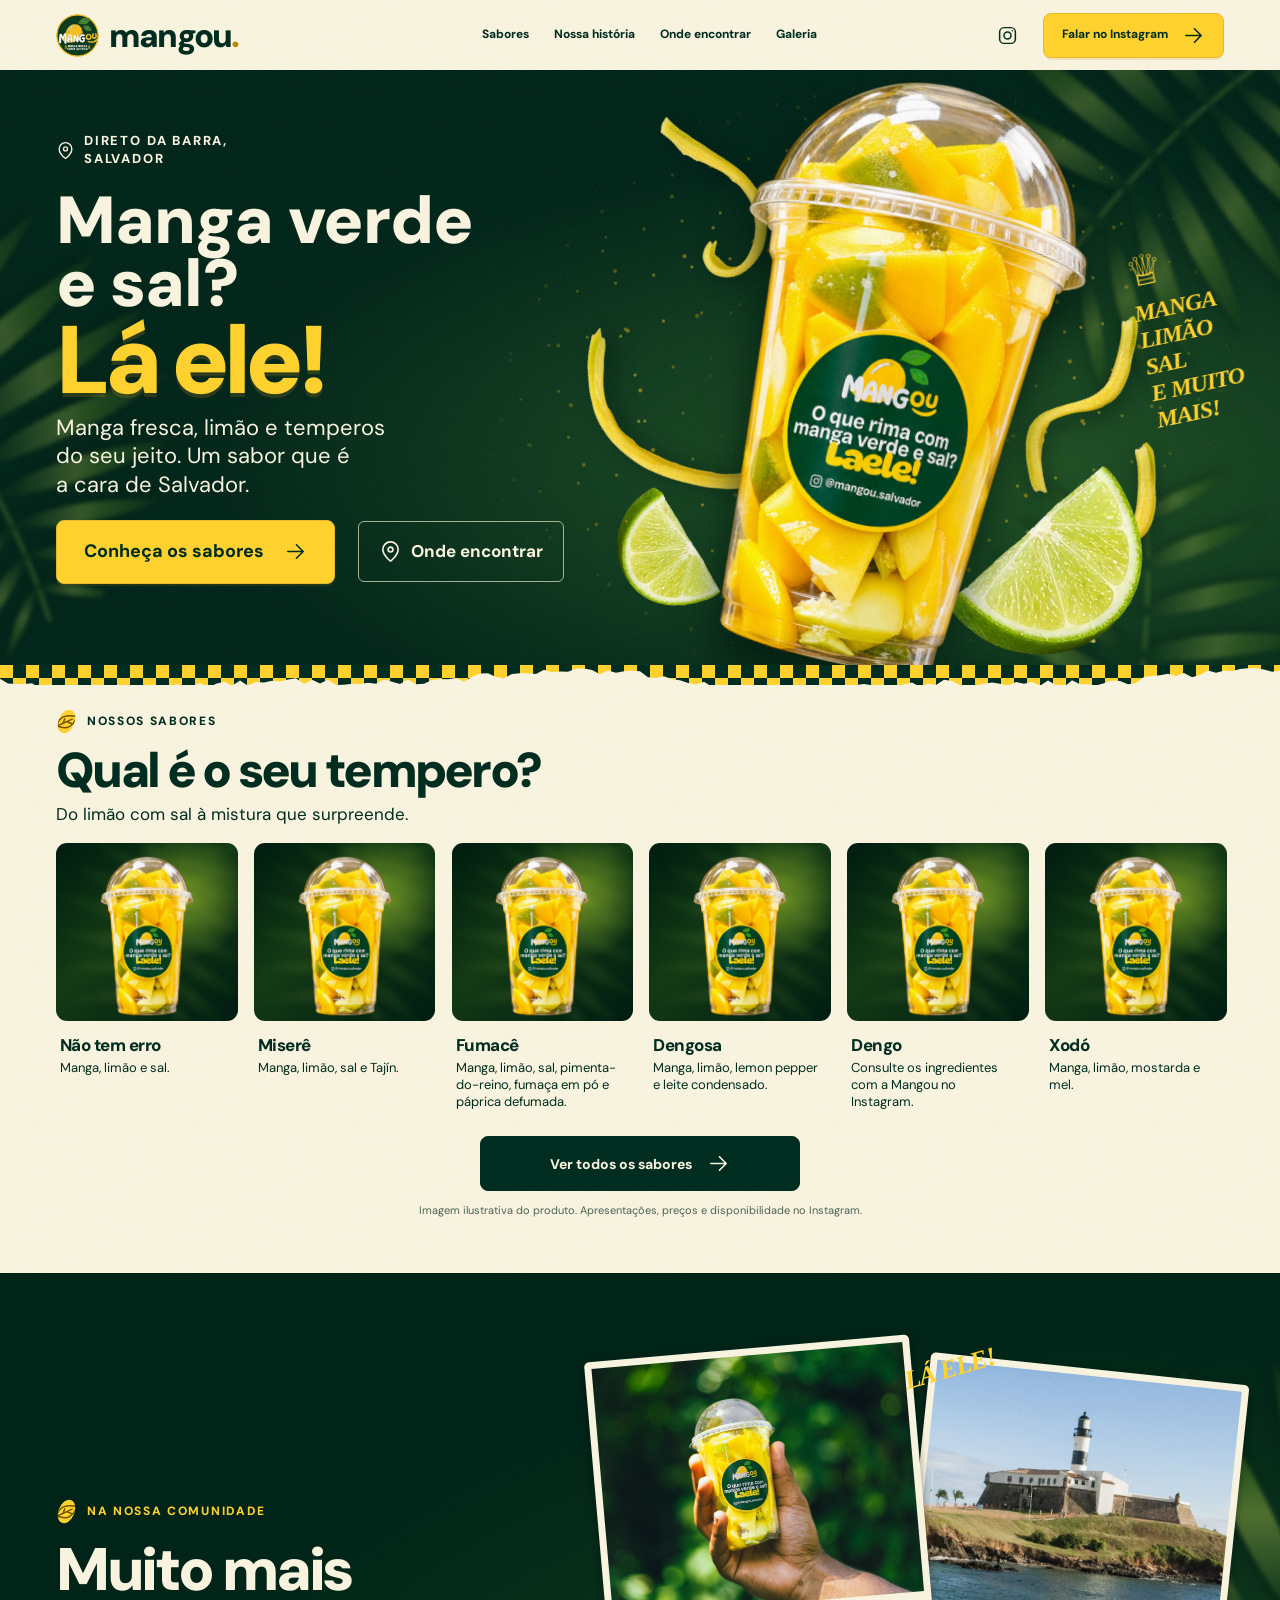
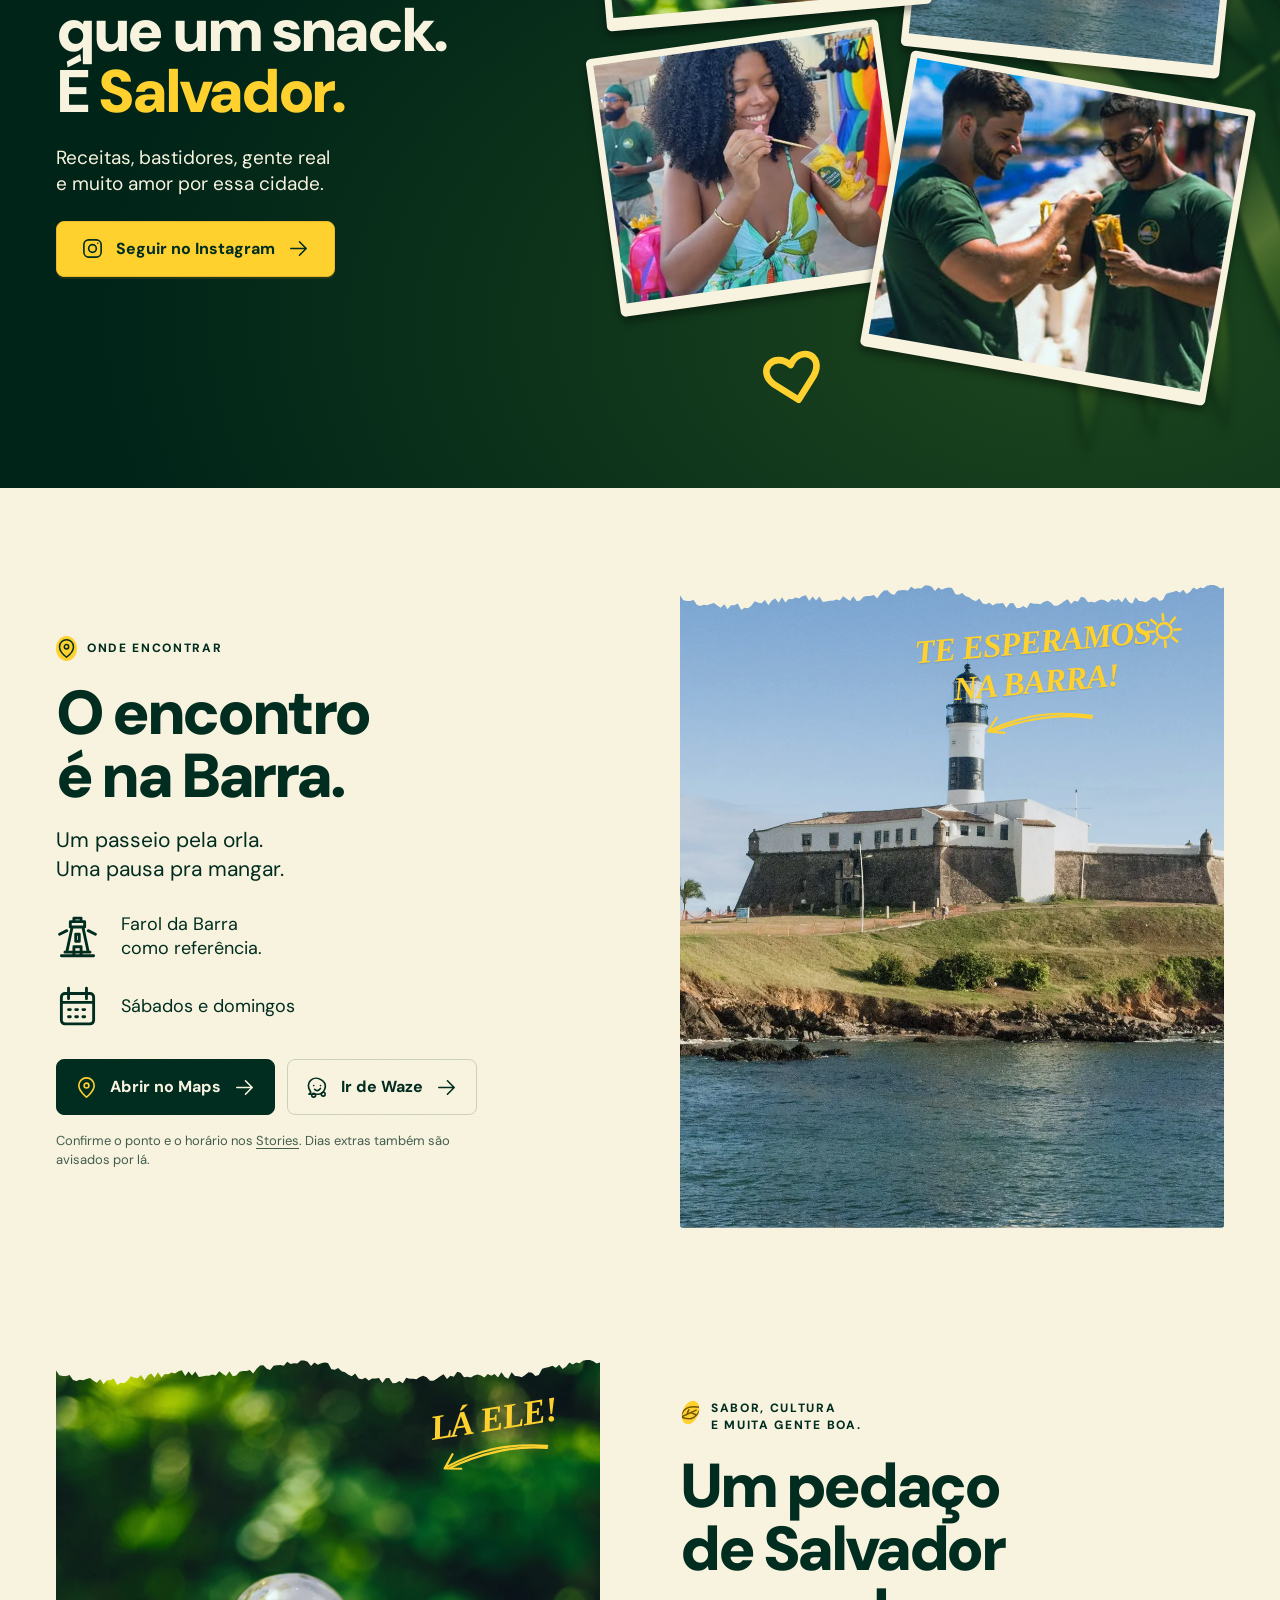
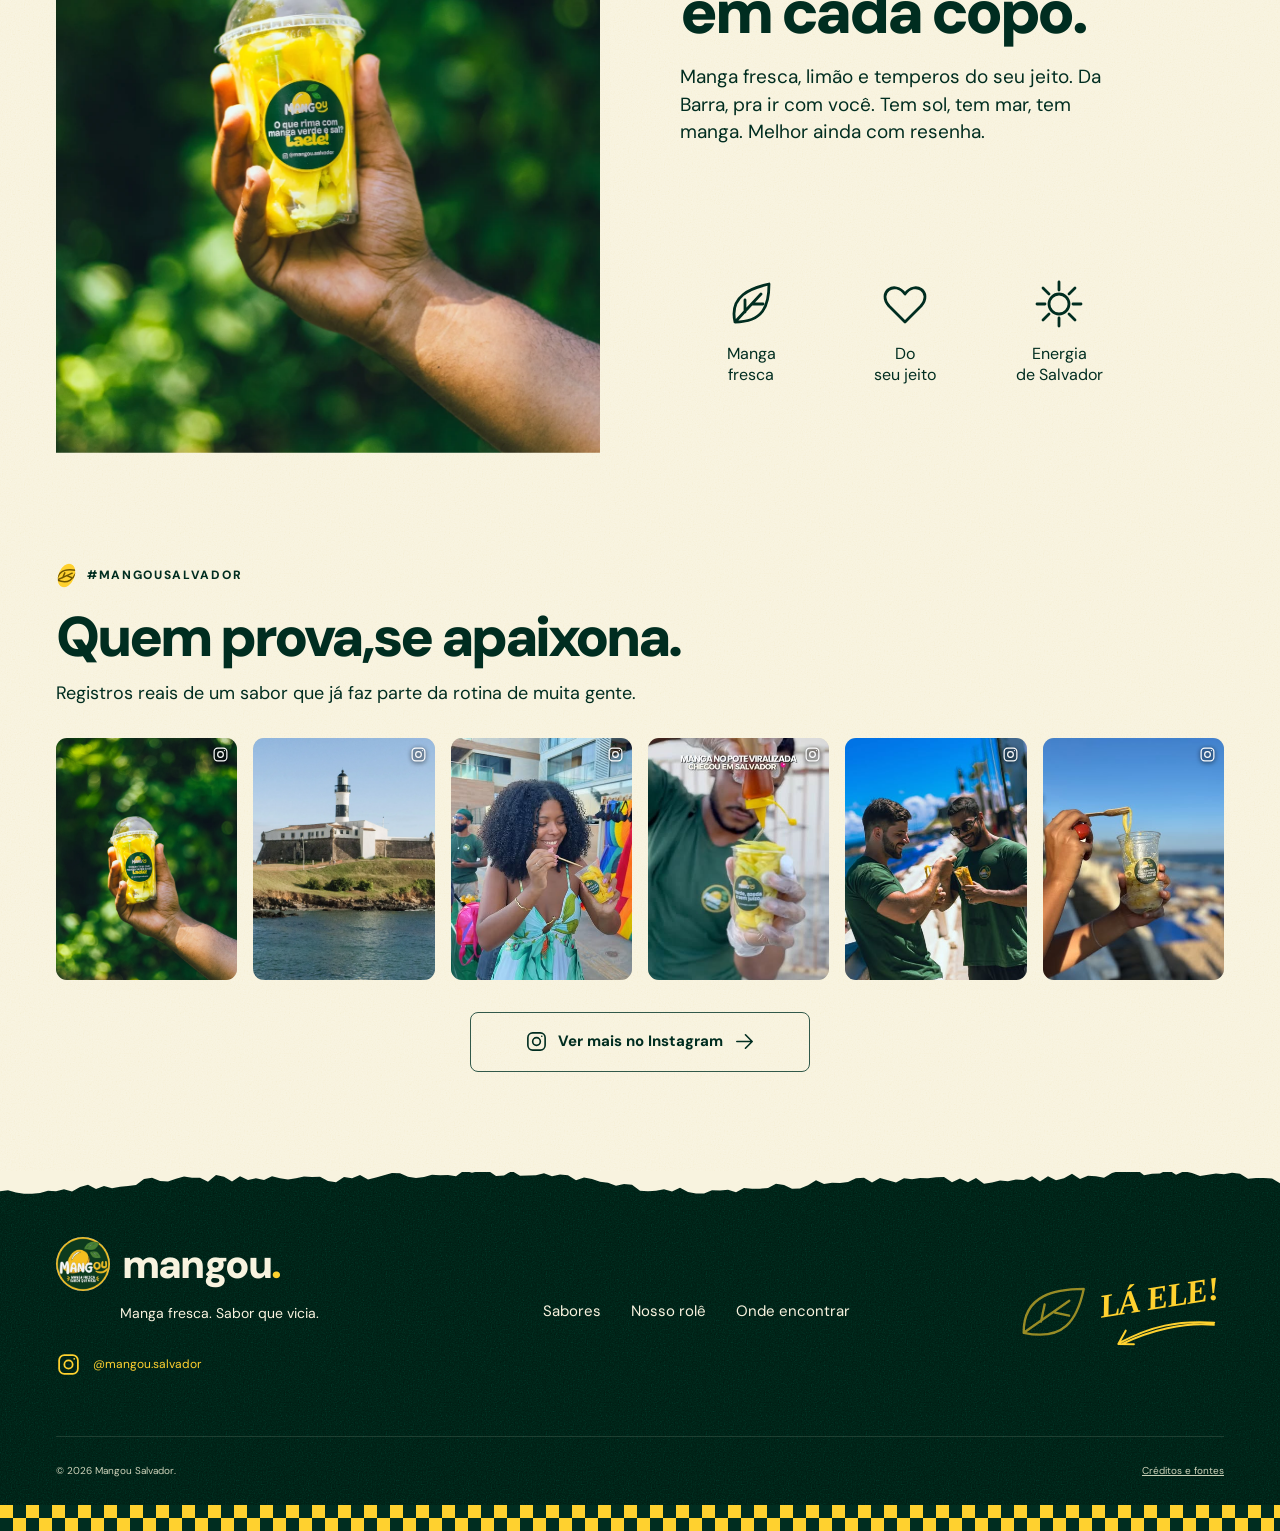
==== index.html @ 68992590 "Publish approved Mangou mockup landing page" ====
<!doctype html>
<html lang="pt-BR">
<head>
  <meta charset="utf-8">
  <meta name="viewport" content="width=device-width, initial-scale=1, viewport-fit=cover">
  <meta name="theme-color" content="#123c29">
  <meta name="description" content="Manga fresca, limão e tempero do seu jeito. Conheça os seis sabores da Mangou e encontre a gente na Barra, em Salvador.">
  <meta property="og:title" content="Manga verde e sal? Lá ele! — Mangou Salvador">
  <meta property="og:description" content="Manga fresca, limão e tempero do seu jeito. Da Barra para o seu rolê.">
  <meta property="og:type" content="website"><meta property="og:locale" content="pt_BR">
  <meta property="og:image" content="https://jobvictorfern-cmd.github.io/mangou-salvador-mockup/assets/manga.webp">
  <link rel="canonical" href="https://jobvictorfern-cmd.github.io/mangou-salvador-mockup/">
  <meta property="og:url" content="https://jobvictorfern-cmd.github.io/mangou-salvador-mockup/">
  <title>Mangou Salvador — Manga fresca, sabor que vicia</title>
  <link rel="icon" href="assets/favicon.png" type="image/png">
  <link rel="preload" href="assets/body-v2.woff2" as="font" type="font/woff2" crossorigin>
  <link rel="preload" href="assets/copo-parallax.png" as="image" fetchpriority="high">
  <link rel="stylesheet" href="styles.css?v=30">
  <script src="script.js?v=30" defer></script>
  <script src="hero-parallax.js?v=30" defer></script>
</head>
<body>
<svg class="svg-library" xmlns="http://www.w3.org/2000/svg" aria-hidden="true" width="0" height="0"><defs><symbol id="icon-arrow" viewBox="0 0 24 24"><path d="M4 12h15M13 5l7 7-7 7"/></symbol><symbol id="icon-pin" viewBox="0 0 24 24"><path d="M20 10c0 6-8 12-8 12S4 16 4 10a8 8 0 1 1 16 0Z"/><circle cx="12" cy="10" r="2.5"/></symbol><symbol id="icon-instagram" viewBox="0 0 24 24"><rect x="3" y="3" width="18" height="18" rx="5"/><circle cx="12" cy="12" r="4"/><path d="M17.5 6.5h.01"/></symbol><symbol id="icon-leaf" viewBox="0 0 24 24"><path d="M4 21C1 8 12 4 21 2c0 11-3 19-17 19Zm0 0L17 7M9 16V10m4 2h5"/></symbol><symbol id="icon-heart" viewBox="0 0 24 24"><path d="m12 21-8-8C-2 6 7 0 12 7 17 0 26 6 20 13Z"/></symbol><symbol id="icon-sun" viewBox="0 0 24 24"><circle cx="12" cy="12" r="5"/><path d="M12 1v4m0 14v4M1 12h4m14 0h4M4 4l3 3m10 10 3 3M4 20l3-3m10-10 3-3"/></symbol><symbol id="icon-calendar" viewBox="0 0 24 24"><rect x="3" y="5" width="18" height="17" rx="2"/><path d="M3 10h18M7 2v6M17 2v6M7 14h1m3 0h1m3 0h1M7 18h1m3 0h1m3 0h1"/></symbol><symbol id="icon-lighthouse" viewBox="0 0 24 24"><path d="M3 23h18M6 21l3-14h6l3 14M5 21h14M8 7h8V4H8ZM10 4V2h4v2M6 9l-4 2m16-2 4 2M11 11h2v4h-2Zm-1 7h4v5h-4Z"/></symbol><symbol id="icon-waze" viewBox="0 0 24 24"><path d="M5 17C-2 6 8-1 16 4c8 5 3 16-5 15H3l2-2Z"/><circle cx="8" cy="20" r="2"/><circle cx="18" cy="19" r="2"/><path d="M8 10h.1m7 0h.1M9 14q3 3 6-1"/></symbol></defs></svg>
<a class="skip-link" href="#principal">Pular para o conteúdo</a>
<header class="site-header">
<div class="container header-inner"><a class="brand" href="#inicio" aria-label="Mangou, início"><img src="assets/logo.webp" alt="" width="48" height="48" fetchpriority="high" decoding="async"><span>mangou<span class="brand-dot">.</span></span></a><button class="menu-toggle" type="button" aria-expanded="false" aria-controls="menu" aria-label="Abrir menu" hidden><span></span><span></span><span></span></button>
<nav class="site-nav" id="menu" aria-label="Navegação principal"><a href="#sabores">Sabores</a><a href="#historia">Nossa história</a><a href="#onde">Onde encontrar</a><a href="#galeria">Galeria</a><a class="nav-instagram" href="https://www.instagram.com/mangou.salvador/" target="_blank" rel="noopener noreferrer" aria-label="Instagram da Mangou"><svg class="icon " aria-hidden="true"><use href="#icon-instagram"/></svg></a><a class="button button-yellow button-small" href="https://www.instagram.com/mangou.salvador/" target="_blank" rel="noopener noreferrer">Falar no Instagram <svg class="icon " aria-hidden="true"><use href="#icon-arrow"/></svg></a></nav>
</div>
</header>
<main id="principal">
<section class="hero" id="inicio" aria-labelledby="hero-title">
<div class="foliage foliage-top" aria-hidden="true"></div>
<div class="foliage foliage-left" aria-hidden="true"></div>
<div class="foliage foliage-bottom" aria-hidden="true"></div>
<div class="container hero-layout">
<div class="hero-copy">
<p class="eyebrow"><svg class="icon mark" aria-hidden="true"><use href="#icon-pin"/></svg><span>Direto da Barra,<br>Salvador</span></p>
<h1 id="hero-title"><span class="hero-question">Manga verde<br>e sal?</span><span class="hero-answer">Lá ele!</span></h1>
<p class="hero-description">Manga fresca, limão e temperos<br class="desktop-break"> do seu jeito. Um sabor que é<br class="desktop-break"> a cara de Salvador.</p>
<div class="hero-actions"><a class="button button-yellow" href="#sabores">Conheça os sabores <svg class="icon " aria-hidden="true"><use href="#icon-arrow"/></svg></a><a class="button button-glass" href="#onde"><svg class="icon " aria-hidden="true"><use href="#icon-pin"/></svg>Onde encontrar</a></div>
</div>
<figure class="hero-product">
<div class="hero-product-motion" id="hero-cup"><img src="assets/copo-parallax.png" alt="Copo Mangou com manga fresca e rótulo original" width="1122" height="1402" fetchpriority="high" decoding="async"></div>
</figure>
<div class="mango-strips" aria-hidden="true"><i class="mango-strip strip-one"></i><i class="mango-strip strip-two"></i><i class="mango-strip strip-three"></i><i class="mango-strip strip-four"></i><i class="lime lime-one"></i><i class="lime lime-two"></i>
<div class="spice"></div>
</div>
<div class="hero-scribble" aria-hidden="true"><span class="crown">♕</span>Manga<br>limão<br>sal<br>e muito<br>mais!</div>
<button class="hero-sensor-toggle" type="button" aria-controls="hero-cup" hidden>Ativar movimento</button><span class="sensor-status" role="status" aria-live="polite"></span></div>
<a class="scroll-cue" href="#sabores" aria-label="Ir para os sabores">⌄</a>
<div class="checker" aria-hidden="true"></div>
</section>
<section class="flavors paper torn-top" id="sabores" aria-labelledby="flavors-title">
<div class="container section-inner">
<div class="section-intro reveal">
<p class="eyebrow"><svg class="icon mark" aria-hidden="true"><use href="#icon-leaf"/></svg><span>Nossos sabores</span></p>
<h2 id="flavors-title">Qual é o seu tempero?</h2>
<p>Do limão com sal à mistura que surpreende.<span class="mobile-copy"> Cada sabor tem um jeito único de fazer a manga brilhar.</span></p>
</div>
<div class="flavor-grid">
<article class="flavor reveal">
<div class="flavor-photo"><img src="assets/copo-parallax.png" alt="Imagem ilustrativa do copo Mangou; foto específica de Não tem erro ainda não disponível" width="1122" height="1402" loading="lazy" decoding="async"></div>
<h3>Não tem erro</h3>
<p>Manga, limão e sal.</p>
</article>
<article class="flavor reveal">
<div class="flavor-photo"><img src="assets/copo-parallax.png" alt="Imagem ilustrativa do copo Mangou; foto específica de Miserê ainda não disponível" width="1122" height="1402" loading="lazy" decoding="async"></div>
<h3>Miserê</h3>
<p>Manga, limão, sal e Tajín.</p>
</article>
<article class="flavor reveal">
<div class="flavor-photo"><img src="assets/copo-parallax.png" alt="Imagem ilustrativa do copo Mangou; foto específica de Fumacê ainda não disponível" width="1122" height="1402" loading="lazy" decoding="async"></div>
<h3>Fumacê</h3>
<p>Manga, limão, sal, pimenta-do-reino, fumaça em pó e páprica defumada.</p>
</article>
<article class="flavor reveal">
<div class="flavor-photo"><img src="assets/copo-parallax.png" alt="Imagem ilustrativa do copo Mangou; foto específica de Dengosa ainda não disponível" width="1122" height="1402" loading="lazy" decoding="async"></div>
<h3>Dengosa</h3>
<p>Manga, limão, lemon pepper e leite condensado.</p>
</article>
<article class="flavor reveal">
<div class="flavor-photo"><img src="assets/copo-parallax.png" alt="Imagem ilustrativa do copo Mangou; foto específica de Dengo ainda não disponível" width="1122" height="1402" loading="lazy" decoding="async"></div>
<h3>Dengo</h3>
<p>Consulte os ingredientes com a Mangou no Instagram.</p>
</article>
<article class="flavor reveal">
<div class="flavor-photo"><img src="assets/copo-parallax.png" alt="Imagem ilustrativa do copo Mangou; foto específica de Xodó ainda não disponível" width="1122" height="1402" loading="lazy" decoding="async"></div>
<h3>Xodó</h3>
<p>Manga, limão, mostarda e mel.</p>
</article>
</div>
<div class="flavors-bottom"><a class="button" href="https://www.instagram.com/mangou.salvador/" target="_blank" rel="noopener noreferrer">Ver todos os sabores <svg class="icon " aria-hidden="true"><use href="#icon-arrow"/></svg></a>
<p class="asset-note">Imagem ilustrativa do produto. Apresentações, preços e disponibilidade no Instagram.</p>
</div>
</div>
</section>
<section class="community" id="experiencia" aria-labelledby="community-title">
<div class="foliage community-frond" aria-hidden="true"></div>
<div class="container community-layout section-inner">
<div class="community-copy reveal">
<p class="eyebrow"><svg class="icon mark" aria-hidden="true"><use href="#icon-leaf"/></svg><span>Na nossa comunidade</span></p>
<h2 id="community-title">Muito mais<br>que um snack.<br>É <span>Salvador.</span></h2>
<p>Receitas, bastidores, gente real<br>e muito amor por essa cidade.</p>
<a class="button button-yellow" href="https://www.instagram.com/mangou.salvador/" target="_blank" rel="noopener noreferrer"><svg class="icon " aria-hidden="true"><use href="#icon-instagram"/></svg>Seguir no Instagram <svg class="icon " aria-hidden="true"><use href="#icon-arrow"/></svg></a></div>
<div class="community-collage reveal" aria-label="Registros reais da Mangou e da Barra"><a class="polaroid polaroid-1" href="https://www.instagram.com/mangou.salvador/" target="_blank" rel="noopener noreferrer" aria-label="Copo Mangou na mão, cercado pelo verde"><img src="assets/manga.webp" alt="Copo Mangou na mão, cercado pelo verde" width="1200" height="1600" loading="lazy" decoding="async"></a><a class="polaroid polaroid-2" href="https://www.instagram.com/mangou.salvador/" target="_blank" rel="noopener noreferrer" aria-label="Farol da Barra visto do mar"><img src="assets/farol-barra.webp" alt="Farol da Barra visto do mar" width="1920" height="1260" loading="lazy" decoding="async"></a><a class="polaroid polaroid-3" href="https://www.instagram.com/esthervasconcelos2001/reel/DdM_B7ihvQf/" target="_blank" rel="noopener noreferrer" aria-label="Esther experimentando Mangou em uma publicação colaborativa"><img src="assets/role-resenha.jpg" alt="Esther experimentando Mangou em uma publicação colaborativa" width="360" height="640" loading="lazy" decoding="async"></a><a class="polaroid polaroid-4" href="https://www.instagram.com/mangou.salvador/reel/Dcg7NSwpMDw/" target="_blank" rel="noopener noreferrer" aria-label="Mangou e resenha na orla da Barra"><img src="assets/role-barra.jpg" alt="Mangou e resenha na orla da Barra" width="360" height="640" loading="lazy" decoding="async"></a><span class="collage-annotation handwritten" aria-hidden="true">Lá ele!</span><svg class="icon collage-heart" aria-hidden="true"><use href="#icon-heart"/></svg></div>
</div>
</section>
<section class="location paper" id="onde" aria-labelledby="location-title">
<div class="container location-layout">
<div class="location-copy section-inner reveal">
<p class="eyebrow"><svg class="icon mark" aria-hidden="true"><use href="#icon-pin"/></svg><span>Onde encontrar</span></p>
<h2 id="location-title">O encontro<br>é na Barra.</h2>
<p class="location-description">Um passeio pela orla.<br>Uma pausa pra mangar.</p>
<div class="location-info">
<p><svg class="icon " aria-hidden="true"><use href="#icon-lighthouse"/></svg><span>Farol da Barra<br>como referência.</span></p>
<p><svg class="icon " aria-hidden="true"><use href="#icon-calendar"/></svg><span>Sábados e domingos</span></p>
</div>
<div class="location-actions"><a class="button" href="https://www.google.com/maps/dir/?api=1&amp;destination=Museu%20N%C3%A1utico%20da%20Bahia%2C%20Farol%20da%20Barra%2C%20Salvador%2C%20Bahia&amp;travelmode=driving" target="_blank" rel="noopener noreferrer"><svg class="icon " aria-hidden="true"><use href="#icon-pin"/></svg>Abrir no Maps <svg class="icon " aria-hidden="true"><use href="#icon-arrow"/></svg></a><a class="button button-outline" href="https://waze.com/ul?q=Museu%20N%C3%A1utico%20da%20Bahia%2C%20Farol%20da%20Barra%2C%20Salvador%2C%20Bahia&amp;navigate=yes" target="_blank" rel="noopener noreferrer"><svg class="icon " aria-hidden="true"><use href="#icon-waze"/></svg>Ir de Waze <svg class="icon " aria-hidden="true"><use href="#icon-arrow"/></svg></a></div>
<p class="location-note">Confirme o ponto e o horário nos <a class="" href="https://www.instagram.com/mangou.salvador/" target="_blank" rel="noopener noreferrer">Stories</a>. Dias extras também são avisados por lá.</p>
</div>
<figure class="location-photo torn-photo"><img src="assets/farol-barra.webp" alt="Farol da Barra, referência para encontrar a Mangou em Salvador" width="1920" height="1260" loading="lazy" decoding="async"><figcaption class="handwritten">Te esperamos<br>na Barra!<svg class="icon " aria-hidden="true"><use href="#icon-sun"/></svg><svg class="doodle-arrow" viewBox="0 0 160 42" aria-hidden="true"><path d="M154 19C100 7 60 9 8 27m13-17L7 28l23 4M12 29c45-14 98-18 141-7"/></svg></figcaption></figure>
</div>
</section>
<section class="story paper" id="historia" aria-labelledby="story-title">
<div class="container story-layout">
<div class="story-copy section-inner reveal">
<p class="eyebrow"><svg class="icon mark" aria-hidden="true"><use href="#icon-leaf"/></svg><span>Sabor, cultura<br>e muita gente boa.</span></p>
<h2 id="story-title">Um pedaço<br>de Salvador<br>em cada copo.</h2>
<p>Manga fresca, limão e temperos do seu jeito. Da Barra, pra ir com você. Tem sol, tem mar, tem manga. Melhor ainda com resenha.</p>
</div>
<figure class="story-photo torn-photo"><img src="assets/manga.webp" alt="Mão segurando o copo Mangou, com o rótulo original e manga fresca" width="1200" height="1600" loading="lazy" decoding="async"><figcaption class="handwritten" aria-hidden="true">Lá ele!<svg class="doodle-arrow" viewBox="0 0 160 42" aria-hidden="true"><path d="M154 19C100 7 60 9 8 27m13-17L7 28l23 4M12 29c45-14 98-18 141-7"/></svg></figcaption></figure>
<div class="story-values">
<div><svg class="icon " aria-hidden="true"><use href="#icon-leaf"/></svg><span>Manga<br>fresca</span></div>
<div><svg class="icon " aria-hidden="true"><use href="#icon-heart"/></svg><span>Do<br>seu jeito</span></div>
<div><svg class="icon " aria-hidden="true"><use href="#icon-sun"/></svg><span>Energia<br>de Salvador</span></div>
</div>
</div>
</section>
<section class="instagram paper" id="galeria" aria-labelledby="instagram-title">
<div class="container section-inner">
<div class="section-intro reveal">
<p class="eyebrow"><svg class="icon mark" aria-hidden="true"><use href="#icon-leaf"/></svg><span>#MangouSalvador</span></p>
<h2 id="instagram-title">Quem prova,<br>se apaixona.</h2>
<p>Registros reais de um sabor que<br class="mobile-copy"> já faz parte da rotina de muita gente.</p>
</div>
<div class="instagram-grid"><a class="instagram-photo reveal" href="https://www.instagram.com/mangou.salvador/" target="_blank" rel="noopener noreferrer" aria-label="Copo Mangou na mão, cercado pelo verde"><img src="assets/manga.webp" alt="Copo Mangou na mão, cercado pelo verde" width="1200" height="1600" loading="lazy" decoding="async"><svg class="icon " aria-hidden="true"><use href="#icon-instagram"/></svg></a><a class="instagram-photo reveal" href="https://www.instagram.com/mangou.salvador/" target="_blank" rel="noopener noreferrer" aria-label="Farol da Barra visto do mar"><img src="assets/farol-barra.webp" alt="Farol da Barra visto do mar" width="1920" height="1260" loading="lazy" decoding="async"><svg class="icon " aria-hidden="true"><use href="#icon-instagram"/></svg></a><a class="instagram-photo reveal" href="https://www.instagram.com/esthervasconcelos2001/reel/DdM_B7ihvQf/" target="_blank" rel="noopener noreferrer" aria-label="Esther experimentando Mangou em uma publicação colaborativa"><img src="assets/role-resenha.jpg" alt="Esther experimentando Mangou em uma publicação colaborativa" width="360" height="640" loading="lazy" decoding="async"><svg class="icon " aria-hidden="true"><use href="#icon-instagram"/></svg></a><a class="instagram-photo reveal" href="https://www.instagram.com/conhecendosalvador_/reel/Dct_3Nshrob/" target="_blank" rel="noopener noreferrer" aria-label="Preparo real do copo pela equipe Mangou"><img src="assets/role-preparo.jpg" alt="Preparo real do copo pela equipe Mangou" width="360" height="640" loading="lazy" decoding="async"><svg class="icon " aria-hidden="true"><use href="#icon-instagram"/></svg></a><a class="instagram-photo reveal" href="https://www.instagram.com/mangou.salvador/reel/Dcg7NSwpMDw/" target="_blank" rel="noopener noreferrer" aria-label="Mangou e resenha na orla da Barra"><img src="assets/role-barra.jpg" alt="Mangou e resenha na orla da Barra" width="360" height="640" loading="lazy" decoding="async"><svg class="icon " aria-hidden="true"><use href="#icon-instagram"/></svg></a><a class="instagram-photo reveal" href="https://www.instagram.com/conhecendosalvador_/reel/Dct_3Nshrob/" target="_blank" rel="noopener noreferrer" aria-label="Tiras de manga no garfo e o copo, com o mar ao fundo"><img src="assets/role-manga.jpg" alt="Tiras de manga no garfo e o copo, com o mar ao fundo" width="360" height="640" loading="lazy" decoding="async"><svg class="icon " aria-hidden="true"><use href="#icon-instagram"/></svg></a></div>
<a class="button button-outline instagram-button" href="https://www.instagram.com/mangou.salvador/" target="_blank" rel="noopener noreferrer"><svg class="icon " aria-hidden="true"><use href="#icon-instagram"/></svg>Ver mais no Instagram <svg class="icon " aria-hidden="true"><use href="#icon-arrow"/></svg></a></div>
</section>
</main>
<footer class="site-footer torn-top">
<div class="container footer-inner">
<div class="footer-brand"><a class="brand" href="#inicio" aria-label="Mangou, início"><img src="assets/logo.webp" alt="" width="48" height="48" fetchpriority="high" decoding="async"><span>mangou<span class="brand-dot">.</span></span></a>
<p>Manga fresca. Sabor que vicia.</p>
<a class="footer-social" href="https://www.instagram.com/mangou.salvador/" target="_blank" rel="noopener noreferrer" aria-label="Instagram da Mangou"><svg class="icon " aria-hidden="true"><use href="#icon-instagram"/></svg><span>@mangou.salvador</span></a></div>
<nav class="footer-nav" aria-label="Navegação do rodapé"><a href="#sabores">Sabores <span aria-hidden="true">→</span></a><a href="#experiencia">Nosso rolê <span aria-hidden="true">→</span></a><a href="#onde">Onde encontrar <span aria-hidden="true">→</span></a></nav>
<div class="footer-doodle" aria-hidden="true"><svg class="icon " aria-hidden="true"><use href="#icon-leaf"/></svg><span class="handwritten">Lá ele!<svg class="doodle-arrow" viewBox="0 0 160 42" aria-hidden="true"><path d="M154 19C100 7 60 9 8 27m13-17L7 28l23 4M12 29c45-14 98-18 141-7"/></svg></span></div>
<div class="footer-bottom"><span>© <span id="year">2026</span> Mangou Salvador.</span>
<details class="credits"><summary>Créditos e fontes</summary>
<p>Marca, produto e capas: <a class="" href="https://www.instagram.com/mangou.salvador/" target="_blank" rel="noopener noreferrer">Mangou e publicações colaborativas</a>. Cada foto de publicação leva ao Reel original. Farol: <a class="" href="https://commons.wikimedia.org/wiki/File:Farol_da_Barra_-_Salvador_-_Bahia_-_Brasil.jpg" target="_blank" rel="noopener noreferrer">Emerson Monteiro / Wikimedia Commons</a>, <a class="" href="https://creativecommons.org/licenses/by-sa/4.0/" target="_blank" rel="noopener noreferrer">CC BY-SA 4.0</a>. Fonte local: DM Sans. Fotografias ilustrativas do produto nos sabores; fotos individuais ainda não disponíveis.</p>
</details>
</div>
</div>
<div class="checker" aria-hidden="true"></div>
</footer>
</body></html>
---- styles.css ----
@font-face{font-family:Body;src:url('assets/body-v2.woff2') format('woff2');font-weight:100 900;font-display:swap}
:root{--green:#002d20;--deep:#002418;--yellow:#ffd12f;--paper:#f8f3df;--gutter:26px;--tear:polygon(0.000% 17.65px,0.625% 22.41px,1.250% 23.10px,1.875% 23.04px,2.500% 22.20px,3.125% 27.17px,3.750% 28.14px,4.375% 26.85px,5.000% 27.49px,5.625% 26.20px,6.250% 25.06px,6.875% 28.01px,7.500% 29.78px,8.125% 26.32px,8.750% 31.44px,9.375% 27.45px,10.000% 27.29px,10.625% 25.70px,11.250% 32.05px,11.875% 29.82px,12.500% 30.30px,13.125% 27.96px,13.750% 23.32px,14.375% 24.79px,15.000% 25.37px,15.625% 22.09px,16.250% 27.35px,16.875% 22.69px,17.500% 20.65px,18.125% 24.79px,18.750% 19.49px,19.375% 24.71px,20.000% 21.04px,20.625% 21.45px,21.250% 19.76px,21.875% 20.59px,22.500% 18.40px,23.125% 17.30px,23.750% 23.09px,24.375% 18.71px,25.000% 22.59px,25.625% 18.67px,26.250% 24.09px,26.875% 23.66px,27.500% 22.78px,28.125% 22.90px,28.750% 21.67px,29.375% 22.72px,30.000% 18.42px,30.625% 20.81px,31.250% 23.11px,31.875% 18.51px,32.500% 23.28px,33.125% 22.68px,33.750% 18.91px,34.375% 18.12px,35.000% 18.18px,35.625% 17.12px,36.250% 20.75px,36.875% 15.81px,37.500% 12.58px,38.125% 12.33px,38.750% 15.97px,39.375% 17.18px,40.000% 13.01px,40.625% 12.32px,41.250% 12.13px,41.875% 12.96px,42.500% 8.81px,43.125% 11.13px,43.750% 10.47px,44.375% 10.74px,45.000% 7.56px,45.625% 7.52px,46.250% 8.92px,46.875% 13.23px,47.500% 9.55px,48.125% 11.80px,48.750% 10.36px,49.375% 9.64px,50.000% 10.16px,50.625% 16.27px,51.250% 16.95px,51.875% 15.13px,52.500% 18.32px,53.125% 19.33px,53.750% 21.97px,54.375% 23.45px,55.000% 20.64px,55.625% 25.73px,56.250% 26.51px,56.875% 24.82px,57.500% 27.70px,58.125% 25.71px,58.750% 25.57px,59.375% 25.24px,60.000% 30.11px,60.625% 25.47px,61.250% 25.08px,61.875% 30.39px,62.500% 30.22px,63.125% 28.14px,63.750% 30.48px,64.375% 24.77px,65.000% 25.93px,65.625% 25.80px,66.250% 26.31px,66.875% 24.12px,67.500% 22.95px,68.125% 24.35px,68.750% 27.79px,69.375% 27.90px,70.000% 25.78px,70.625% 23.48px,71.250% 21.50px,71.875% 26.10px,72.500% 22.77px,73.125% 23.94px,73.750% 18.85px,74.375% 20.00px,75.000% 24.30px,75.625% 23.97px,76.250% 24.58px,76.875% 22.68px,77.500% 21.54px,78.125% 22.74px,78.750% 24.75px,79.375% 21.09px,80.000% 22.81px,80.625% 21.12px,81.250% 24.65px,81.875% 19.40px,82.500% 24.13px,83.125% 25.97px,83.750% 19.35px,84.375% 23.17px,85.000% 23.28px,85.625% 24.42px,86.250% 22.15px,86.875% 19.39px,87.500% 19.89px,88.125% 23.16px,88.750% 22.12px,89.375% 15.99px,90.000% 14.95px,90.625% 14.15px,91.250% 12.84px,91.875% 14.96px,92.500% 11.99px,93.125% 16.26px,93.750% 13.99px,94.375% 9.55px,95.000% 11.76px,95.625% 9.65px,96.250% 10.31px,96.875% 7.96px,97.500% 7.26px,98.125% 7.16px,98.750% 8.41px,99.375% 10.75px,100.000% 9.76px,100% 100%,0 100%)}
*{box-sizing:border-box}
html{scroll-behavior:smooth;scroll-padding-top:82px}
body{margin:0;color:var(--green);background:var(--paper);font:16px/1.45 Body,Arial,sans-serif;-webkit-font-smoothing:antialiased}
a{color:inherit;text-decoration:none}
button,a{touch-action:manipulation;-webkit-tap-highlight-color:transparent}
button{font:inherit;color:inherit;cursor:pointer}
a:focus-visible,button:focus-visible,summary:focus-visible{outline:3px solid #a26b00;outline-offset:5px}
[hidden]{display:none!important}
img{display:block;max-width:100%}
figure,p,h1,h2,h3{margin:0}
.svg-library{position:absolute;overflow:hidden;pointer-events:none}
.container{width:min(1188px,calc(100% - var(--gutter)*2));margin-inline:auto}
.icon{display:inline-block;flex-shrink:0;width:24px;height:24px;fill:none;stroke:currentColor;stroke-width:1.7;stroke-linecap:round;stroke-linejoin:round;vertical-align:middle}
::selection{background:var(--yellow);color:var(--green)}
.skip-link{position:fixed;z-index:100;top:-100px;left:12px;padding:12px;background:var(--yellow)}
.skip-link:focus{top:10px}
.paper,.site-header{background:var(--paper) url('assets/papel-grain.svg') 0 0/160px 160px;background-blend-mode:soft-light}
.section-inner{padding-block:48px 50px}
.eyebrow{display:flex;align-items:center;gap:10px;margin-bottom:20px;font-size:12px;font-weight:800;line-height:1.4;letter-spacing:.14em;text-transform:uppercase}
.eyebrow .icon{width:21px;height:25px}
.eyebrow .mark{color:#6f5500;background:var(--yellow);clip-path:ellipse(38% 49% at 50% 50%);transform:rotate(23deg)}
.location .eyebrow .mark{color:var(--green);border-radius:50%;clip-path:none;transform:none}
.section-intro>p:last-child{margin-top:16px;font-size:17px;line-height:1.45}
h2{font:900 clamp(38px,12.3vw,52px)/1.02 Body,Arial,sans-serif;letter-spacing:-.055em}
.button{display:inline-flex;align-items:center;justify-content:center;gap:15px;min-height:56px;padding:15px 20px;border:1.5px solid var(--green);border-radius:8px;background:var(--green);color:var(--paper);font-size:16px;font-weight:750;line-height:1.15;transition:transform .2s,background .2s,box-shadow .2s}
.button .icon{width:23px;height:23px}
.button-yellow{color:var(--green);background:var(--yellow);border-color:#e9b82a;box-shadow:0 2px 0 #bc8e1926}
.button-outline{color:var(--green);background:transparent;border-color:#31594a}
.button-glass{color:var(--paper);background:#002d2033;border-color:#e7e6c7b3}
.handwritten{font-family:'Segoe Print','Comic Sans MS',cursive;font-size:27px;font-weight:800;font-style:italic;line-height:1.2;letter-spacing:-1px;text-transform:uppercase}
.doodle-arrow{display:block;width:145px;height:40px;fill:none;stroke:currentColor;stroke-width:3;stroke-linecap:round;stroke-linejoin:round}
.torn-top{position:relative}
.torn-top:before{position:absolute;content:'';height:26px;inset:-24px 0 auto;background:var(--paper);clip-path:var(--tear);pointer-events:none}
/* Cream header and accessible mobile disclosure. */
.site-header{position:sticky;z-index:40;top:0;box-shadow:0 1px 0 #002d2012}
.header-inner{display:flex;align-items:center;justify-content:space-between;min-height:68px;gap:15px}
.brand{display:inline-flex;align-items:center;gap:10px;min-height:48px}
.brand img{width:40px;height:40px;border-radius:50%}
.brand>span{font:900 31px/1 Body,Arial,sans-serif;letter-spacing:-1.8px}
.brand-dot{color:#b58a00}
.menu-toggle{display:flex;flex-direction:column;justify-content:center;gap:5px;align-items:center;width:44px;height:44px;margin-right:-9px;padding:9px;border:0;background:transparent}
.menu-toggle span{width:25px;height:2.5px;background:var(--green);transition:transform .2s,opacity .2s}
.menu-toggle[aria-expanded=true] span:first-child{transform:translateY(7.5px) rotate(45deg)}
.menu-toggle[aria-expanded=true] span:nth-child(2){opacity:0}
.menu-toggle[aria-expanded=true] span:last-child{transform:translateY(-7.5px) rotate(-45deg)}
.site-nav{display:flex;flex-direction:column;gap:5px;padding-block:16px}
.site-nav>a{display:flex;align-items:center;min-height:44px;font-size:15px;font-weight:750}
.js .site-nav{display:none;position:absolute;top:100%;left:0;right:0;padding:20px var(--gutter);background:var(--paper);box-shadow:0 14px 18px #00241825}
.js .site-nav.is-open{display:flex}
.site-nav .nav-instagram{display:none}
html:not(.js) .header-inner{flex-wrap:wrap}
html:not(.js) .site-nav{width:100%}
/* Independent original cup, fruit sprites, and code-native foliage. */
.hero{position:relative;isolation:isolate;overflow:clip;color:var(--paper);background:radial-gradient(ellipse at 75% 64%,#225424 0,transparent 55%),var(--deep)}
.hero:before{position:absolute;content:'';inset:0;background:url('assets/papel-grain.svg') 0 0/160px;opacity:.13;pointer-events:none}
.hero-layout{position:relative;height:1210px;padding-top:48px}
.hero-copy{position:relative;z-index:5;max-width:340px}
.hero .eyebrow{gap:9px;margin-bottom:18px;font-size:12px;letter-spacing:.14em}
.hero .eyebrow .icon{width:19px;height:25px;background:none;clip-path:none;color:var(--paper);transform:none}
.hero h1{font:900 1em/.94 Body,Arial,sans-serif;letter-spacing:-.055em}
.hero-question{display:block;font-size:clamp(41px,13.3vw,58px)}
.hero-answer{display:block;margin-top:5px;color:var(--yellow);font-size:clamp(70px,21.5vw,92px);letter-spacing:-.065em;text-shadow:0 4px 0 #c38d1c35}
.hero-description{max-width:310px;margin-top:8px;font-size:18px;line-height:1.3}
.hero-actions{display:flex;flex-direction:column;align-items:flex-start;gap:8px;margin-top:23px}
.hero-actions .button-yellow{padding-inline:19px;gap:20px;font-size:17px;min-height:61px}
.hero-actions .button-glass{min-height:46px;padding:8px 0;border:0;border-bottom:1px solid #ffffffb0;border-radius:0;gap:9px;font-size:16px;background:transparent}
.hero-product{position:absolute;z-index:3;top:442px;right:-43px;width:400px;height:680px;margin:0;pointer-events:none;perspective:1100px}
.hero-product-motion{width:100%;height:100%;transform:translate3d(var(--parallax-x,0px),calc(var(--parallax-y,0px) + var(--scroll-cup,0px)),0) rotateX(var(--parallax-rx,0deg)) rotateY(var(--parallax-ry,0deg));transform-origin:50% 50%}
.hero-product img{width:100%;height:100%;max-width:none;object-fit:contain;transform:rotate(13deg) scale(1.15);filter:drop-shadow(0 25px 22px #00160dc0)}
.mango-strips{position:absolute;z-index:2;inset:0;pointer-events:none;transform:translate3d(calc(var(--parallax-x,0px) * -.6),calc(var(--parallax-y,0px) * -.6 + var(--scroll-strips,0px)),0)}
.mango-strip{position:absolute;width:130px;height:255px;background:url('assets/fios-manga.png') 0 0/300% 100% no-repeat;filter:drop-shadow(5px 8px 10px #00150e70)}
.strip-one{top:254px;right:-70px;transform:rotate(-20deg);background-position:100% 0}
.strip-two{top:710px;left:-91px;transform:rotate(-38deg);background-position:0 0}
.strip-three{bottom:-5px;left:-12px;width:150px;height:330px;transform:rotate(-25deg);background-position:50% 0}
.strip-four{top:525px;right:-85px;width:110px;height:200px;transform:rotate(65deg);background-position:50% 0}
.lime{position:absolute;width:180px;height:153px;background:url('assets/cup-assembly-atlas.webp') 84.4% 89.8%/380% 448% no-repeat}
.lime-one{bottom:28px;right:-35px;width:210px;height:179px;transform:rotate(-16deg)}
.lime-two{bottom:80px;left:-50px;width:130px;height:110px;transform:rotate(100deg)}
.spice{position:absolute;inset:470px -15px 0;background-image:radial-gradient(circle,#f7c529 1px,transparent 2px),radial-gradient(circle,#efb317 1.5px,transparent 2.5px),radial-gradient(circle,#f5ca3b 1px,transparent 2px);background-size:39px 47px,71px 61px,113px 87px;transform:rotate(-12deg);mask-image:radial-gradient(ellipse,transparent 25%,#0009 40%,transparent 70%);opacity:.8}
.foliage{position:absolute;z-index:1;width:400px;height:430px;background:url('assets/palm-frond.svg') center/contain no-repeat;pointer-events:none;filter:blur(2px) drop-shadow(0 6px 6px #00160d80);opacity:.55}
.foliage-top{top:-135px;right:-180px;transform:rotate(38deg)}
.foliage-left{top:580px;left:-310px;transform:rotate(130deg)}
.foliage-bottom{bottom:-180px;right:-230px;transform:rotate(175deg)}
.hero-scribble{display:none}
.hero-sensor-toggle{position:absolute;z-index:6;right:0;bottom:44px;min-height:44px;padding:8px 12px;border:1px solid #fcf8e980;border-radius:6px;background:var(--green);color:var(--paper);font-size:11px;font-weight:650}
.hero-sensor-toggle:disabled{opacity:.7}
.sensor-status{position:absolute;width:1px;height:1px;overflow:hidden;clip-path:inset(50%);white-space:nowrap}
.checker{height:22px;background-color:var(--yellow);background-image:repeating-conic-gradient(var(--green) 0 25%,transparent 0 50%);background-size:22px 22px}
.hero>.checker{position:relative;z-index:5}
.scroll-cue{position:absolute;z-index:6;bottom:75px;left:calc(50% - 22px);display:grid;place-items:center;width:44px;height:44px;border:1px solid #faf4d436;border-radius:50%;background:#002d2099;font-size:25px}
/* The same original product remains honest; individual flavor photos are missing. */
.flavors{z-index:7}
.flavors .section-inner{padding-top:22px}
.flavors .section-intro .eyebrow{margin-bottom:17px}
.flavor-grid{display:grid;grid-template-columns:repeat(2,minmax(0,1fr));gap:23px 16px;margin:26px -10px 0}
.flavor{min-width:0}
.flavor-photo{aspect-ratio:1.02;height:auto;overflow:hidden;border-radius:12px;background:radial-gradient(ellipse at 70% 30%,#799d25,transparent 36%),linear-gradient(140deg,#001c10,#143a15 45%,#001c12);position:relative}
.flavor-photo:before{content:'';position:absolute;inset:0;background:url('assets/palm-frond.svg') 50% -30px/240px;opacity:.18;filter:blur(3px)}
.flavor-photo img{position:relative;width:100%;height:100%;object-fit:contain;padding:8px 2px 0}
.flavor h3{font-size:18px;font-weight:800;line-height:1.2;margin:13px 4px 4px;letter-spacing:-.03em}
.flavor>p{font-size:15px;line-height:1.27;margin-inline:4px}
.flavors-bottom{margin-top:34px;text-align:center}
.flavors-bottom .button{width:100%;font-size:15px}
.asset-note{max-width:420px;margin:12px auto 0;font-size:11px;line-height:1.4;color:#4c6256}
.community{position:relative;overflow:clip;color:var(--paper);background:radial-gradient(ellipse at 85% 80%,#1d461e,transparent 65%),var(--deep)}
.community-layout{padding-top:44px;padding-bottom:48px}
.community-copy{position:relative;z-index:2}
.community .eyebrow{color:var(--yellow);font-size:11px;margin-bottom:15px}
.community h2{font-size:clamp(38px,12.3vw,52px)}
.community h2 span{color:var(--yellow)}
.community-copy>p:not(.eyebrow){margin-top:22px;font-size:18px;line-height:1.4}
.community-copy .button{margin-top:23px;font-size:16px;gap:12px;padding-inline:15px}
.community-frond{width:450px;height:580px;right:-205px;top:200px;transform:rotate(40deg);opacity:.8}
.community-collage{position:relative;height:720px;margin-top:72px;z-index:2}
.polaroid{position:absolute;display:block;padding:7px 7px 13px;border-radius:5px;background:var(--paper);box-shadow:0 5px 9px #0006;transition:transform .25s}
.polaroid img{width:100%;height:100%;object-fit:cover}
.polaroid-1{z-index:2;left:-14px;top:0;width:53%;height:270px;transform:rotate(-5deg)}
.polaroid-1 img{object-position:50% 56%}
.polaroid-2{z-index:1;right:-11px;top:33px;width:52%;height:300px;transform:rotate(6deg)}
.polaroid-2 img{object-position:40% 50%}
.polaroid-3{left:-7px;top:289px;width:48%;height:270px;transform:rotate(-8deg)}
.polaroid-4{z-index:3;right:-9px;top:375px;width:57%;height:310px;transform:rotate(10deg)}
.collage-annotation{position:absolute;z-index:4;right:37%;top:5px;color:var(--yellow);font-size:26px;transform:rotate(-16deg)}
.collage-heart{position:absolute;z-index:4;left:23%;bottom:36px;color:var(--yellow);width:61px;height:61px;transform:rotate(-13deg);stroke-width:2.6}
.location{overflow:clip}
.location-copy.section-inner{padding-top:55px;padding-bottom:24px}
.location-description{margin-top:19px;font-size:20px;line-height:1.35}
.location-info{display:grid;gap:25px;margin-top:31px}
.location-info>p{display:flex;align-items:center;gap:22px;font-size:17px;line-height:1.35}
.location-info .icon{width:43px;height:50px;stroke-width:1.6}
.location-actions{display:flex;flex-wrap:wrap;gap:12px;margin-top:31px}
.location-actions .button{width:100%;min-height:65px;font-size:19px}
.location-actions .button:first-child>.icon:first-child{color:var(--yellow)}
.location-actions .button-outline{width:auto;min-width:75%;border-color:#cbd0bb;min-height:60px}
.location-note{font-size:12px;line-height:1.45;max-width:330px;margin-top:17px;color:#425d4e}
.location-note a{text-decoration:underline;text-underline-offset:3px}
.location-photo{position:relative;height:380px;width:calc(100% + var(--gutter)*2);margin-inline:calc(-1*var(--gutter));overflow:hidden}
.torn-photo{clip-path:var(--tear)}
.location-photo img{width:100%;height:100%;object-fit:cover;object-position:49% 50%}
.location-photo:after{content:'';position:absolute;inset:0;background:linear-gradient(#00458b30,transparent 60%);pointer-events:none}
.location-photo figcaption{position:absolute;z-index:1;top:30px;right:25px;color:var(--yellow);text-align:center;transform:rotate(-5deg);text-shadow:0 1px 1px #132f3026}
.location-photo figcaption>.icon{position:absolute;right:-6px;top:1px;transform:translateX(70%);width:36px;height:36px}
.location-photo .doodle-arrow{width:140px;height:30px;margin:5px auto}
.story-copy.section-inner{padding-top:47px;padding-bottom:22px}
.story-copy .eyebrow{align-items:flex-start;font-size:11px}
.story-copy>p:not(.eyebrow){margin-top:20px;font-size:17px;line-height:1.45;max-width:420px}
.story-copy>p+p:not(.eyebrow){margin-top:12px}
.story-photo{position:relative;isolation:isolate;width:calc(100% + var(--gutter)*2);height:460px;margin-inline:calc(-1*var(--gutter));overflow:hidden}
.story-photo img{width:100%;height:100%;object-fit:cover;object-position:50% 58%}
.story-photo figcaption{position:absolute;right:29px;top:40px;color:var(--yellow);transform:rotate(-9deg);font-size:32px}
.story-photo .doodle-arrow{width:120px;height:30px}
.story-values{position:relative;display:flex;justify-content:space-between;gap:12px;text-align:center;padding:41px 0 46px}
.story-values:before{content:'';position:absolute;z-index:1;inset:-23px calc(-1*var(--gutter)) auto;height:25px;background:var(--paper);clip-path:var(--tear)}
.story-values>div{flex:1;font-size:15px;line-height:1.3}
.story-values .icon{display:block;width:48px;height:48px;margin:0 auto 16px;stroke-width:1.4}
.instagram .section-inner{padding-top:38px;padding-bottom:70px}
.instagram .section-intro h2{font-size:clamp(38px,12.3vw,52px)}
.instagram-grid{display:grid;grid-template-columns:repeat(2,minmax(0,1fr));gap:9px;margin:29px -7px 0}
.instagram-photo{position:relative;overflow:hidden;border-radius:11px;aspect-ratio:.9;background:#d9d5bf}
.instagram-photo img{width:100%;height:100%;object-fit:cover}
.instagram-photo:nth-child(1) img{object-position:50% 62%}
.instagram-photo:nth-child(2) img{object-position:45% 50%}
.instagram-photo:nth-child(3) img{object-position:50% 34%}
.instagram-photo:nth-child(4) img{object-position:50% 42%}
.instagram-photo:nth-child(5) img{object-position:50% 28%}
.instagram-photo:nth-child(6) img{object-position:50% 38%}
.instagram-photo>.icon{position:absolute;right:8px;top:8px;width:17px;height:17px;color:#fff;filter:drop-shadow(0 1px 2px #000)}
.instagram-button{width:100%;margin-top:33px;padding-inline:12px;font-size:15px;gap:10px;min-height:60px}
.site-footer{color:var(--paper);background:var(--deep) url('assets/papel-grain.svg') 0 0/160px;background-blend-mode:soft-light}
.site-footer.torn-top:before{background:var(--paper);height:30px;top:-1px;transform:rotate(180deg)}
.footer-inner{position:relative;padding-block:72px 25px}
.footer-brand .brand{flex-wrap:wrap;max-width:180px;gap:12px}
.footer-brand .brand img{width:48px;height:48px}
.footer-brand .brand>span{font-size:34px}
.site-footer .brand-dot{color:var(--yellow)}
.footer-brand>p{margin-top:12px;font-size:14px}
.footer-social{display:flex;align-items:center;gap:12px;min-height:44px;margin-top:16px;font-size:12px;color:var(--yellow)}
.footer-social .icon{width:25px;height:25px}
.footer-nav{display:flex;flex-direction:column;align-items:flex-start;gap:7px;margin-top:27px;padding-top:20px;border-top:1px solid #f8f3df1f}
.footer-nav a{display:flex;align-items:center;gap:8px;min-height:44px;font-size:15px}
.footer-doodle{display:flex;align-items:center;justify-content:flex-end;gap:18px;margin-top:10px;color:var(--yellow)}
.footer-doodle>.icon{width:63px;height:84px;transform:rotate(12deg);stroke-width:.8;opacity:.6}
.footer-doodle .handwritten{transform:rotate(-9deg);font-size:31px}
.footer-doodle .doodle-arrow{width:123px;height:28px}
.footer-bottom{display:flex;justify-content:space-between;align-items:center;gap:12px;flex-wrap:wrap;margin-top:32px;padding-top:12px;border-top:1px solid #f8f3df20;font-size:10px;color:#ccd2b9}
.credits{max-width:690px}
.credits summary{display:flex;align-items:center;min-height:44px;cursor:pointer;text-decoration:underline}
.credits p{padding:7px 0 15px;font-size:12px;line-height:1.6}
.credits a{text-decoration:underline}
.site-footer>.checker{height:30px;background-size:30px 30px}
.reveal{transition:opacity .55s,transform .55s}
.js .reveal.is-waiting{opacity:0;transform:translateY(18px)}
@media(min-width:430px){.hero-layout{height:1260px}
.hero-product{top:465px;width:440px;height:730px;right:-40px}
.flavor-photo{height:auto}
.community-collage{height:780px}
.polaroid-1{height:310px}
.polaroid-2{height:335px}
.polaroid-3{top:330px;height:300px}
.polaroid-4{top:410px;height:330px}
}
@media(min-width:600px){:root{--gutter:40px}
.hero-layout{height:1180px}
.hero-copy{max-width:440px}
.hero-question{font-size:65px}
.hero-answer{font-size:108px}
.hero-product{width:510px;height:710px;top:440px;right:10px}
.hero-description{font-size:20px;max-width:380px}
.hero-actions{flex-direction:row;align-items:center;gap:18px}
.hero-actions .button-glass{padding:12px;border:1px solid #e7e6c7b3;border-radius:6px}
.flavor-photo{height:240px}
.flavor-grid{gap:28px}
.flavor h3{font-size:20px}
.flavor>p{font-size:16px}
.community-copy{max-width:500px}
.community-collage{max-width:520px;margin-inline:auto;height:800px}
.polaroid-1{height:330px}
.polaroid-2{height:350px}
.polaroid-3{top:330px;height:320px}
.polaroid-4{top:410px;height:350px}
.location-photo{height:470px}
.story-photo{height:580px}
.instagram-photo{aspect-ratio:1}
.instagram-button{max-width:360px}
.section-inner{padding-block:65px}
.story-values{max-width:500px;margin-inline:auto}
.footer-brand .brand{max-width:none}
}
/* Tablet and desktop use their own wide composition and six-column menu. */
@media(min-width:900px){:root{--gutter:56px}
.header-inner{min-height:70px;gap:30px}
.brand img{width:43px;height:43px}
.brand>span{font-size:33px}
.menu-toggle{display:none}
.js .site-nav,.site-nav{position:static;display:flex;flex-direction:row;align-items:center;gap:25px;padding:0;background:transparent;box-shadow:none}
.site-nav>a{font-size:12px;white-space:nowrap}
.site-nav .nav-instagram{display:flex;margin-left:24px}
.site-nav .nav-instagram .icon{width:21px;height:21px}
.site-nav .button-small{min-height:44px;padding:10px 18px;font-size:12px;gap:14px}
.hero-layout{height:595px;padding-top:62px}
.hero-copy{max-width:510px}
.hero .eyebrow{font-size:13px;margin-bottom:22px}
.hero-question{font-size:clamp(59px,5.2vw,77px)}
.hero-answer{font-size:clamp(91px,7.5vw,108px);margin-top:0}
.hero-description{max-width:450px;font-size:22px;line-height:1.3;margin-top:8px}
.hero-actions{margin-top:20px;gap:23px}
.hero-actions .button-yellow{min-height:64px;font-size:18px;padding-inline:27px}
.hero-actions .button-glass{font-size:17px;min-height:61px;padding-inline:20px}
.hero-product{top:-7px;right:76px;width:520px;height:620px}
.hero-product img{transform:rotate(13deg) scale(1.02)}
.hero-scribble{position:absolute;z-index:4;display:block;right:-10px;top:166px;font:800 italic 24px/1.13 'Segoe Print','Comic Sans MS',cursive;letter-spacing:-1px;text-transform:uppercase;color:var(--yellow);transform:rotate(-12deg)}
.hero-scribble .crown{display:block;font:42px/1.3 'Segoe Print',cursive}
.strip-one{width:130px;height:200px;right:450px;top:30px;transform:rotate(-25deg)}
.strip-two{width:130px;height:240px;top:240px;left:auto;right:505px;transform:rotate(-42deg)}
.strip-three{width:150px;height:230px;left:auto;right:45px;bottom:10px;transform:rotate(25deg)}
.strip-four{right:83px;top:220px;width:130px;height:220px;transform:rotate(36deg)}
.lime-one{bottom:-5px;right:45px;width:245px;height:208px}
.lime-two{bottom:50px;left:auto;right:484px;width:145px;height:123px;transform:rotate(85deg)}
.spice{inset:0 -30px -20px 35%;opacity:.9}
.foliage-top{width:550px;height:530px;right:-125px;top:-165px;transform:rotate(31deg)}
.foliage-left{top:0;left:-310px;width:470px;height:600px;transform:rotate(131deg)}
.foliage-bottom{width:550px;height:500px;bottom:-235px;right:-145px}
.hero .scroll-cue{display:none}
.hero>.checker{height:20px;background-size:26px 26px}
.flavors .section-inner{padding-top:24px;padding-bottom:54px}
.flavors .section-intro .eyebrow{margin-bottom:12px}
h2{font-size:52px}
.flavors h2{font-size:49px}
.section-intro>p:last-child{margin-top:6px;font-size:17px}
.mobile-copy{display:none}
.flavor-grid{grid-template-columns:repeat(6,minmax(0,1fr));gap:19px;margin:16px 0 0}
.flavor-photo{height:178px;border-radius:11px}
.flavor h3{font-size:17px;margin-top:14px}
.flavor>p{font-size:13px;line-height:1.32}
.flavors-bottom{margin-top:26px}
.flavors-bottom .button{width:auto;min-width:320px;min-height:49px;font-size:14px}
.asset-note{max-width:none;font-size:11px}
.community-layout{display:grid;grid-template-columns:.87fr 1.13fr;align-items:center;gap:80px;padding-block:75px 60px}
.community h2{font-size:60px}
.community .eyebrow{font-size:12px}
.community-copy>p:not(.eyebrow){font-size:19px}
.community-copy .button{font-size:16px;padding-inline:24px}
.community-collage{margin:0;width:100%;height:680px;max-width:none}
.polaroid-1{height:270px}
.polaroid-2{height:295px;top:20px}
.polaroid-3{height:260px;top:290px}
.polaroid-4{height:300px;top:330px}
.collage-heart{bottom:20px;left:25%}
.community-frond{width:700px;height:800px;top:40px;right:-250px}
.location-layout{display:grid;grid-template-columns:1fr 1fr;gap:80px;align-items:center;padding-block:90px}
.location-copy.section-inner{padding-block:0}
.location h2{font-size:62px}
.location-description{font-size:21px}
.location-info{gap:20px;margin-top:28px}
.location-info>p{font-size:18px}
.location-actions{gap:12px;margin-top:28px}
.location-actions .button{width:auto;font-size:16px;min-height:56px;padding-inline:18px;gap:12px}
.location-actions .button-outline{min-width:0;min-height:56px}
.location-photo{width:100%;height:650px;margin:0;clip-path:var(--tear);border-radius:3px}
.location-photo img{object-position:40% 50%}
.location-photo figcaption{top:45px;right:70px;font-size:33px}
.location-note{max-width:420px;font-size:13px}
.story{padding-block:35px 50px}
.story-layout{display:grid;grid-template-columns:1fr 1fr;column-gap:80px;align-items:center}
.story-copy.section-inner{padding-block:0}
.story-copy{grid-column:2;grid-row:1}
.story-copy h2{font-size:62px}
.story-copy .eyebrow{font-size:12px}
.story-copy>p:not(.eyebrow){font-size:19px;max-width:450px}
.story-photo{grid-column:1;grid-row:1 / 3;width:100%;height:700px;margin:0;clip-path:var(--tear)}
.story-photo figcaption{font-size:35px;top:45px;right:40px}
.story-values{grid-column:2;width:100%;max-width:450px;margin:20px 0 0;padding-block:20px}
.story-values:before{display:none}
.story-values>div{font-size:16px}
.instagram .section-inner{padding-block:60px 100px}
.instagram .section-intro{max-width:650px}
.instagram .section-intro h2{font-size:56px}
.instagram .section-intro h2 br{display:none}
.instagram .section-intro>p:last-child{margin-top:15px;font-size:18px}
.instagram-grid{grid-template-columns:repeat(6,minmax(0,1fr));gap:16px;margin:32px 0 0}
.instagram-photo{aspect-ratio:.75}
.instagram-button{max-width:340px;display:flex;margin:32px auto 0}
.footer-inner{display:grid;grid-template-columns:1fr 1.15fr .7fr;gap:50px;align-items:center;padding-top:65px;padding-bottom:12px}
.footer-brand .brand img{width:54px;height:54px}
.footer-brand .brand>span{font-size:40px}
.footer-brand>p{margin:6px 0 0 64px;font-size:14px}
.footer-social{margin-top:19px}
.footer-nav{flex-direction:row;justify-content:center;border:0;margin:0;padding:0;gap:30px;white-space:nowrap}
.footer-nav a{font-size:15px}
.footer-nav a>span{display:none}
.footer-doodle{margin:0;gap:14px}
.footer-doodle>.icon{width:70px;height:90px}
.footer-doodle .handwritten{font-size:33px}
.footer-bottom{grid-column:1/-1;width:100%;margin-top:0}
.site-footer>.checker{height:26px;background-size:26px 26px}
}
@media(min-width:1600px){.container{width:min(1280px,calc(100% - var(--gutter)*2))}
.hero-layout{height:650px;padding-top:78px}
.hero-product{height:680px;width:560px;right:90px}
.hero-scribble{right:-5px}
.hero-question{font-size:81px}
.hero-answer{font-size:122px}
.flavor-photo{height:auto}
}
@media(min-width:900px) and (max-width:1199px){:root{--gutter:40px}
.site-nav,.js .site-nav{gap:17px}
.site-nav>a{font-size:11px}
.site-nav .nav-instagram{margin-left:0}
.site-nav .button-small{padding-inline:12px;font-size:11px}
.brand>span{font-size:29px}
.hero-layout{height:480px;padding-top:38px}
.hero-copy{max-width:400px}
.hero-question{font-size:57px}
.hero-answer{font-size:91px}
.hero-description{font-size:18px}
.hero .eyebrow{font-size:10px;margin-bottom:16px}
.hero-actions{gap:12px;margin-top:20px}
.hero-actions .button-yellow{font-size:14px;min-height:51px;padding-inline:15px;gap:12px}
.hero-actions .button-glass{font-size:13px;min-height:50px;padding-inline:11px;gap:6px}
.hero-product{right:28px;top:-7px;width:410px;height:490px}
.hero-scribble{right:-28px;top:115px;font-size:20px}
.hero-scribble .crown{font-size:38px}
.strip-one{right:340px;width:90px;height:160px}
.strip-two{right:370px;top:210px;width:110px;height:190px}
.strip-three{right:12px;width:110px;height:190px}
.strip-four{right:55px;top:160px;width:110px;height:180px}
.lime-one{right:12px;width:185px;height:157px}
.lime-two{right:380px;width:110px;height:93px;bottom:35px}
.flavors h2{font-size:40px}
.flavor-photo{height:140px}
.flavor-grid{gap:14px}
.flavor h3{font-size:14px}
.flavor>p{font-size:11px}
.community-layout,.location-layout,.story-layout{gap:48px}
.community h2{font-size:49px}
.community-collage{height:610px}
.polaroid-1{height:240px}
.polaroid-2{height:265px}
.polaroid-3{top:260px;height:240px}
.polaroid-4{top:300px;height:270px}
.location-actions .button{width:100%}
.location-actions .button-outline{width:auto}
.location-photo{height:620px}
.story-copy h2,.location h2{font-size:51px}
.story-copy>p:not(.eyebrow){font-size:17px}
.footer-inner{gap:25px}
.footer-nav{gap:18px}
.footer-nav a{font-size:12px}
.footer-doodle>.icon{display:none}
.footer-brand>p{margin-left:0}
}
@media(max-width:359px){:root{--gutter:22px}
.header-inner{min-height:63px}
.brand>span{font-size:29px}
.brand img{width:35px;height:35px}
.hero-layout{height:1090px;padding-top:37px}
.hero-copy{max-width:280px}
.hero .eyebrow{font-size:10px}
.hero-description{font-size:16px;max-width:255px}
.hero-actions .button-yellow{font-size:14px;min-height:55px;gap:14px}
.hero-product{top:412px;right:-45px;width:340px;height:610px}
.strip-one{top:260px;width:90px;height:190px;right:-54px}
.strip-two{top:680px}
.community-copy .button{font-size:13px;gap:9px;padding-inline:13px}
.community-copy .button .icon{width:20px;height:20px}
.flavor-photo{height:145px}
.flavor h3{font-size:15px}
.flavor>p{font-size:13px}
.community-collage{height:640px;margin-top:55px}
.polaroid-1{height:230px}
.polaroid-2{height:260px}
.polaroid-3{top:250px;height:230px}
.polaroid-4{top:320px;height:270px}
.location-actions .button{font-size:17px}
.instagram-button{font-size:13px;gap:9px}
}
@media(hover:hover){.button:hover{transform:translateY(-3px);box-shadow:0 5px 10px #00241818;background:#14543c}
.button-yellow:hover{background:#ffdc54}
.button-outline:hover{background:#e9e4cd}
.button-glass:hover{background:#ffffff12}
.site-nav>a:not(.button):hover,.footer-nav a:hover{text-decoration:underline;text-underline-offset:5px}
.polaroid:hover{z-index:5;transform:rotate(0deg) translateY(-5px)}
.instagram-photo img{transition:transform .35s}
.instagram-photo:hover img{transform:scale(1.045)}
}
@media(prefers-reduced-motion:reduce){html{scroll-behavior:auto}
*,*:before,*:after{transition:none!important;animation:none!important}
.hero-product-motion,.mango-strips{transform:none!important}
.hero-sensor-toggle{display:none!important}
.js .reveal.is-waiting{opacity:1;transform:none}
}

@media(min-width:1200px){.header-inner{width:min(1260px,calc(100% - var(--gutter)*2))}
.site-nav,.js .site-nav{flex:1;margin-left:clamp(160px,16.67vw,240px)}
.site-nav .nav-instagram{margin-left:auto}
}

@media(max-width:599px){.flavor:nth-child(n+3) .flavor-photo{aspect-ratio:.93}
}
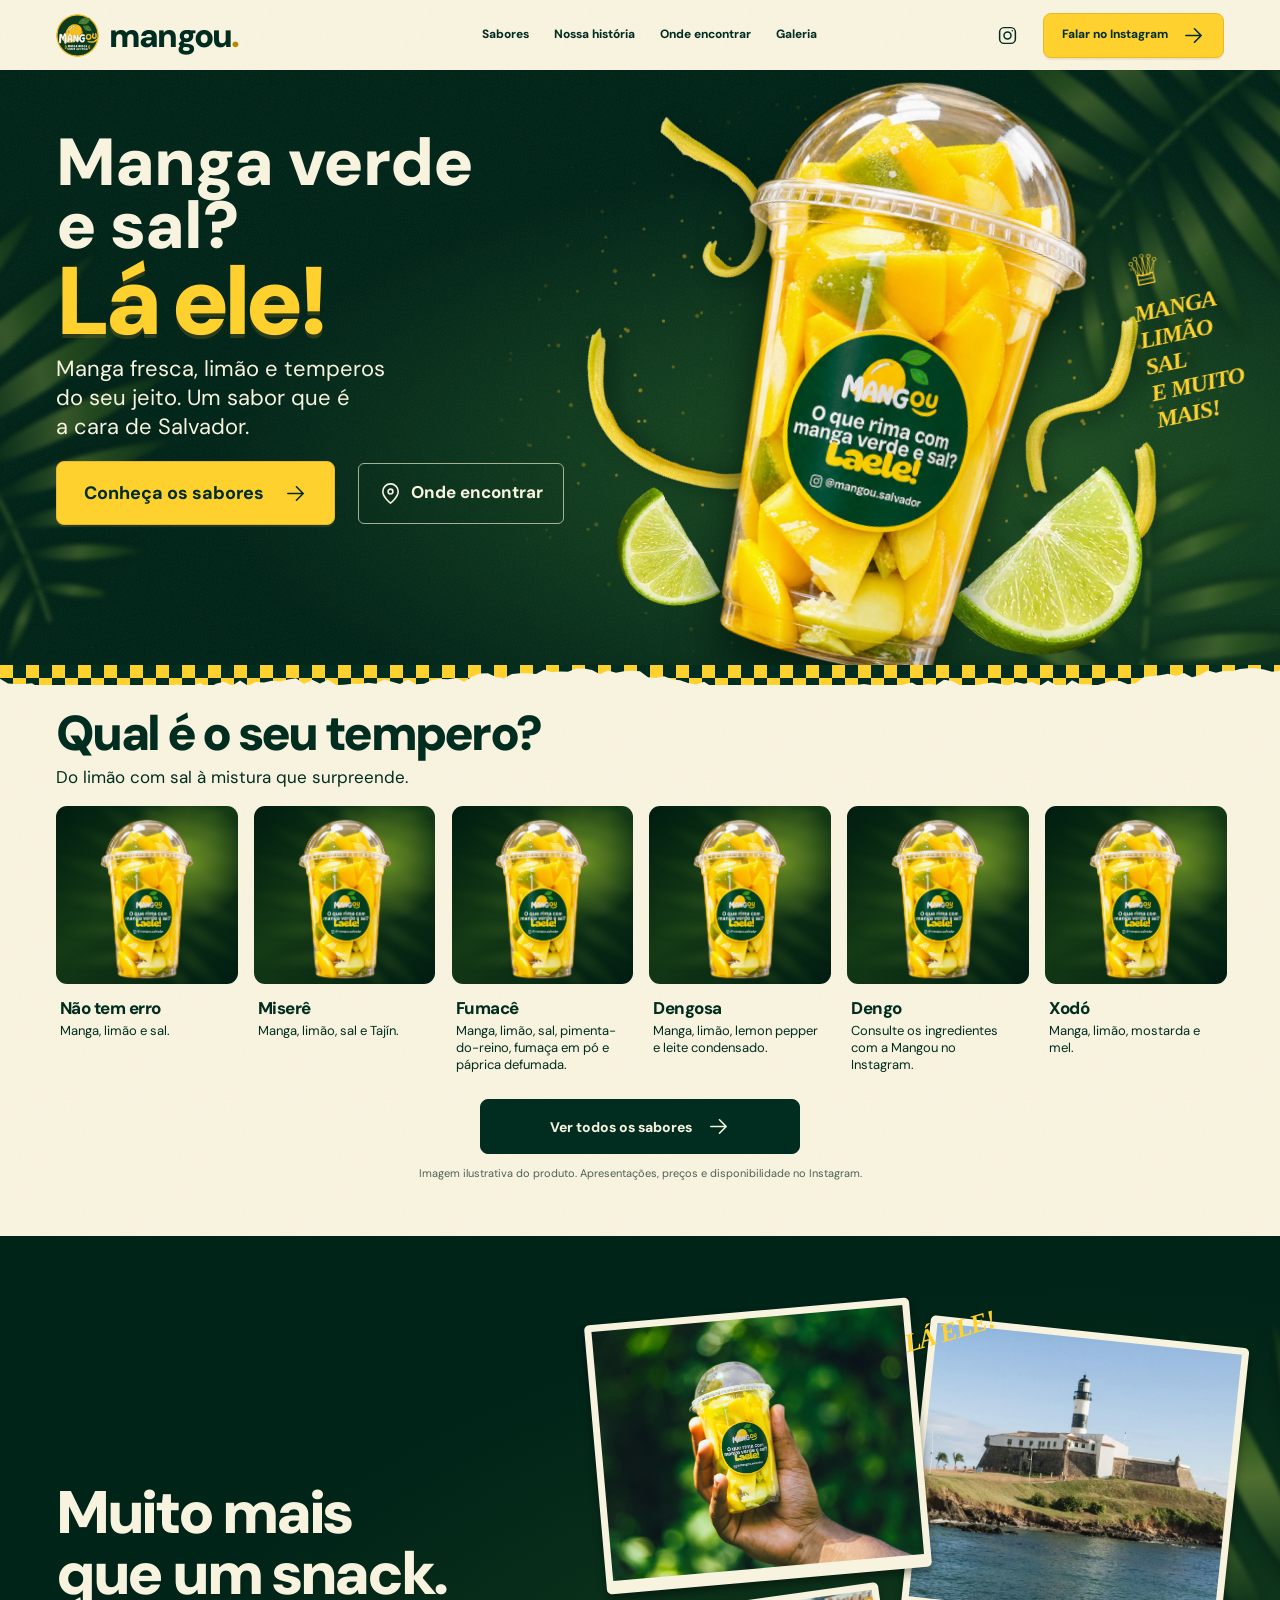
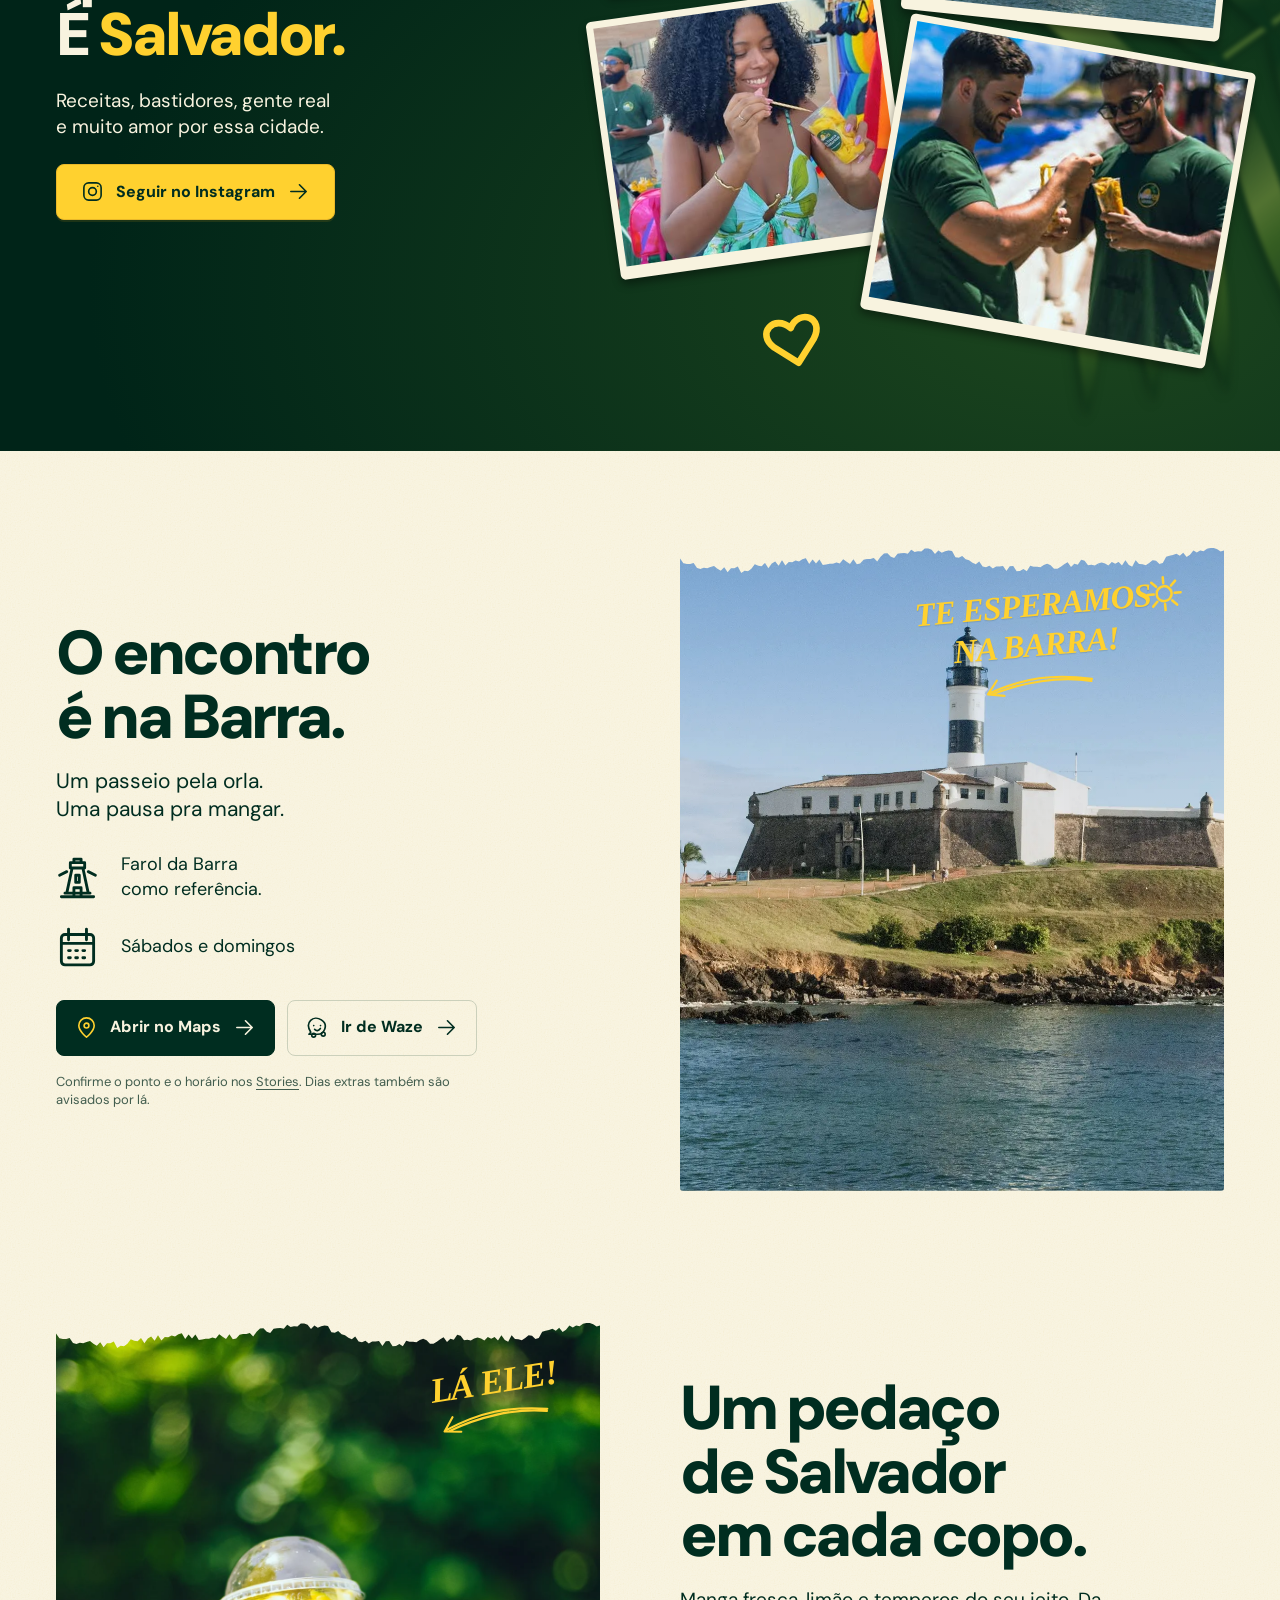
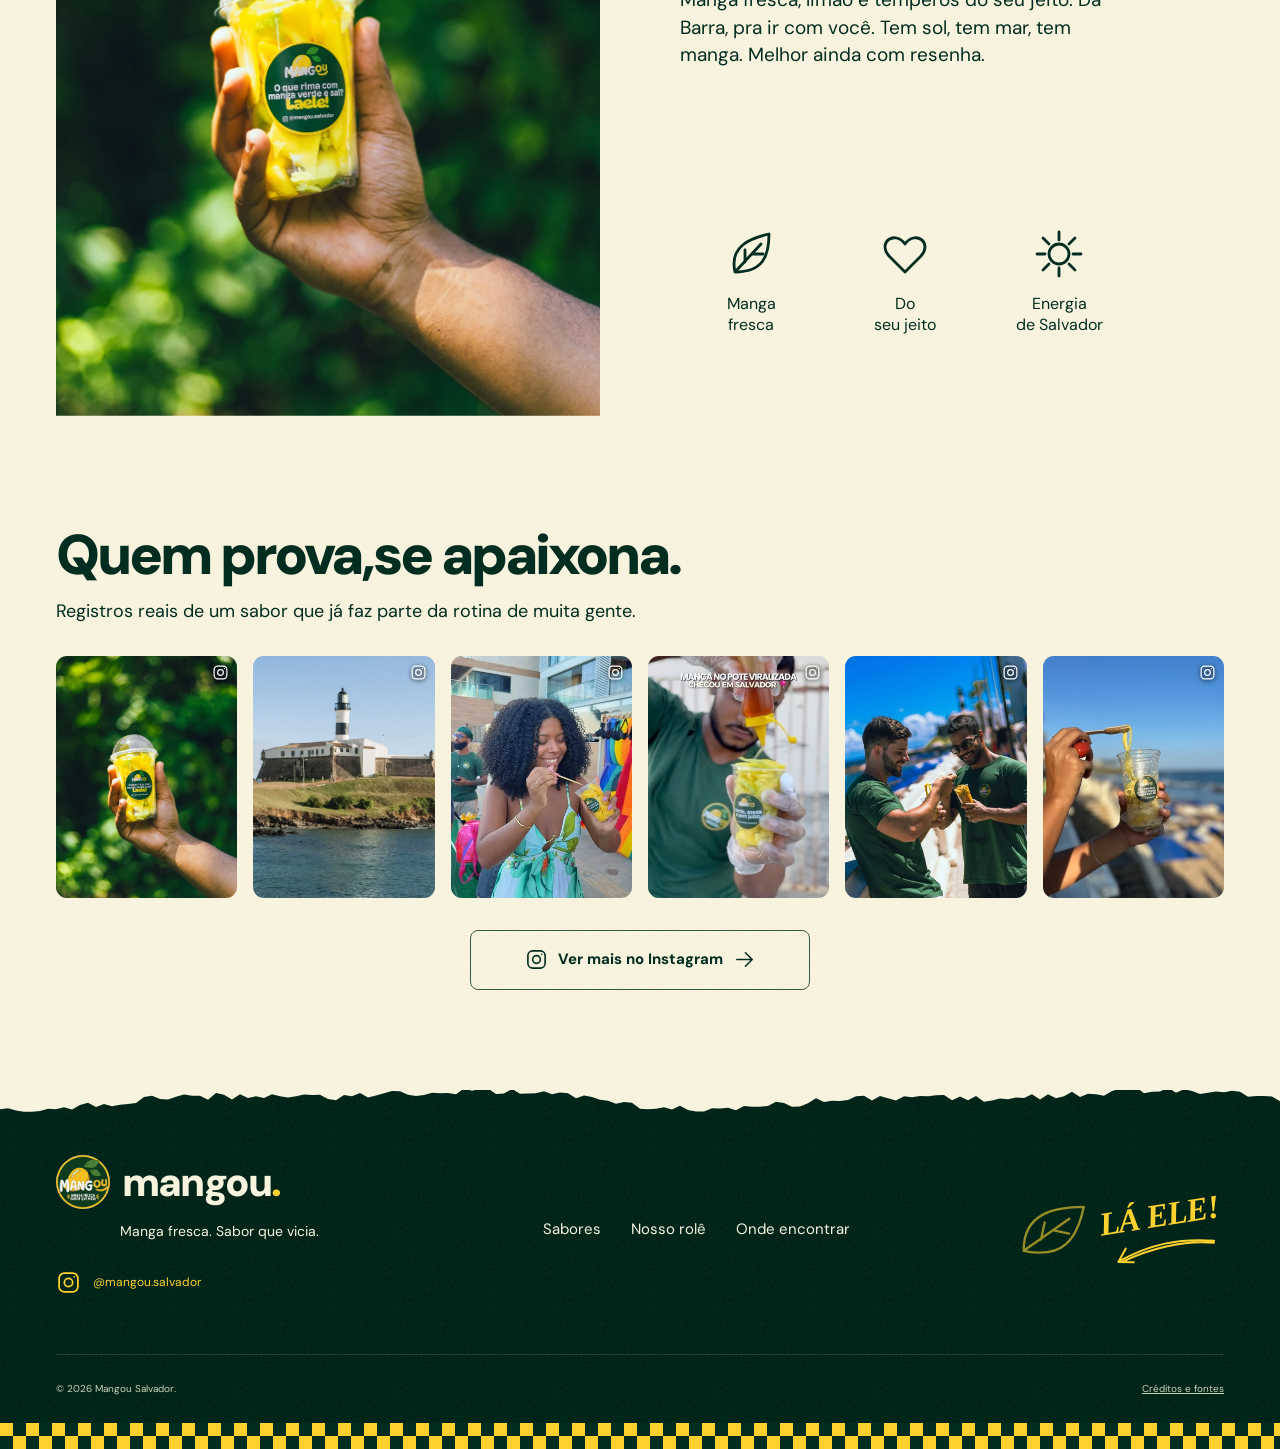
==== commit 249ce31f: "Remove eyebrow labels from landing page sections" ====
--- a/index.html
+++ b/index.html
@@ -15,7 +15,7 @@
   <link rel="icon" href="assets/favicon.png" type="image/png">
   <link rel="preload" href="assets/body-v2.woff2" as="font" type="font/woff2" crossorigin>
   <link rel="preload" href="assets/copo-parallax.png" as="image" fetchpriority="high">
-  <link rel="stylesheet" href="styles.css?v=30">
+  <link rel="stylesheet" href="styles.css?v=31">
   <script src="script.js?v=30" defer></script>
   <script src="hero-parallax.js?v=30" defer></script>
 </head>
@@ -34,7 +34,6 @@
 <div class="foliage foliage-bottom" aria-hidden="true"></div>
 <div class="container hero-layout">
 <div class="hero-copy">
-<p class="eyebrow"><svg class="icon mark" aria-hidden="true"><use href="#icon-pin"/></svg><span>Direto da Barra,<br>Salvador</span></p>
 <h1 id="hero-title"><span class="hero-question">Manga verde<br>e sal?</span><span class="hero-answer">Lá ele!</span></h1>
 <p class="hero-description">Manga fresca, limão e temperos<br class="desktop-break"> do seu jeito. Um sabor que é<br class="desktop-break"> a cara de Salvador.</p>
 <div class="hero-actions"><a class="button button-yellow" href="#sabores">Conheça os sabores <svg class="icon " aria-hidden="true"><use href="#icon-arrow"/></svg></a><a class="button button-glass" href="#onde"><svg class="icon " aria-hidden="true"><use href="#icon-pin"/></svg>Onde encontrar</a></div>
@@ -53,7 +52,6 @@
 <section class="flavors paper torn-top" id="sabores" aria-labelledby="flavors-title">
 <div class="container section-inner">
 <div class="section-intro reveal">
-<p class="eyebrow"><svg class="icon mark" aria-hidden="true"><use href="#icon-leaf"/></svg><span>Nossos sabores</span></p>
 <h2 id="flavors-title">Qual é o seu tempero?</h2>
 <p>Do limão com sal à mistura que surpreende.<span class="mobile-copy"> Cada sabor tem um jeito único de fazer a manga brilhar.</span></p>
 </div>
@@ -98,7 +96,6 @@
 <div class="foliage community-frond" aria-hidden="true"></div>
 <div class="container community-layout section-inner">
 <div class="community-copy reveal">
-<p class="eyebrow"><svg class="icon mark" aria-hidden="true"><use href="#icon-leaf"/></svg><span>Na nossa comunidade</span></p>
 <h2 id="community-title">Muito mais<br>que um snack.<br>É <span>Salvador.</span></h2>
 <p>Receitas, bastidores, gente real<br>e muito amor por essa cidade.</p>
 <a class="button button-yellow" href="https://www.instagram.com/mangou.salvador/" target="_blank" rel="noopener noreferrer"><svg class="icon " aria-hidden="true"><use href="#icon-instagram"/></svg>Seguir no Instagram <svg class="icon " aria-hidden="true"><use href="#icon-arrow"/></svg></a></div>
@@ -108,7 +105,6 @@
 <section class="location paper" id="onde" aria-labelledby="location-title">
 <div class="container location-layout">
 <div class="location-copy section-inner reveal">
-<p class="eyebrow"><svg class="icon mark" aria-hidden="true"><use href="#icon-pin"/></svg><span>Onde encontrar</span></p>
 <h2 id="location-title">O encontro<br>é na Barra.</h2>
 <p class="location-description">Um passeio pela orla.<br>Uma pausa pra mangar.</p>
 <div class="location-info">
@@ -124,7 +120,6 @@
 <section class="story paper" id="historia" aria-labelledby="story-title">
 <div class="container story-layout">
 <div class="story-copy section-inner reveal">
-<p class="eyebrow"><svg class="icon mark" aria-hidden="true"><use href="#icon-leaf"/></svg><span>Sabor, cultura<br>e muita gente boa.</span></p>
 <h2 id="story-title">Um pedaço<br>de Salvador<br>em cada copo.</h2>
 <p>Manga fresca, limão e temperos do seu jeito. Da Barra, pra ir com você. Tem sol, tem mar, tem manga. Melhor ainda com resenha.</p>
 </div>
@@ -139,7 +134,6 @@
 <section class="instagram paper" id="galeria" aria-labelledby="instagram-title">
 <div class="container section-inner">
 <div class="section-intro reveal">
-<p class="eyebrow"><svg class="icon mark" aria-hidden="true"><use href="#icon-leaf"/></svg><span>#MangouSalvador</span></p>
 <h2 id="instagram-title">Quem prova,<br>se apaixona.</h2>
 <p>Registros reais de um sabor que<br class="mobile-copy"> já faz parte da rotina de muita gente.</p>
 </div>
--- a/styles.css
+++ b/styles.css
@@ -18,10 +18,6 @@
 .skip-link:focus{top:10px}
 .paper,.site-header{background:var(--paper) url('assets/papel-grain.svg') 0 0/160px 160px;background-blend-mode:soft-light}
 .section-inner{padding-block:48px 50px}
-.eyebrow{display:flex;align-items:center;gap:10px;margin-bottom:20px;font-size:12px;font-weight:800;line-height:1.4;letter-spacing:.14em;text-transform:uppercase}
-.eyebrow .icon{width:21px;height:25px}
-.eyebrow .mark{color:#6f5500;background:var(--yellow);clip-path:ellipse(38% 49% at 50% 50%);transform:rotate(23deg)}
-.location .eyebrow .mark{color:var(--green);border-radius:50%;clip-path:none;transform:none}
 .section-intro>p:last-child{margin-top:16px;font-size:17px;line-height:1.45}
 h2{font:900 clamp(38px,12.3vw,52px)/1.02 Body,Arial,sans-serif;letter-spacing:-.055em}
 .button{display:inline-flex;align-items:center;justify-content:center;gap:15px;min-height:56px;padding:15px 20px;border:1.5px solid var(--green);border-radius:8px;background:var(--green);color:var(--paper);font-size:16px;font-weight:750;line-height:1.15;transition:transform .2s,background .2s,box-shadow .2s}
@@ -57,8 +53,6 @@
 .hero:before{position:absolute;content:'';inset:0;background:url('assets/papel-grain.svg') 0 0/160px;opacity:.13;pointer-events:none}
 .hero-layout{position:relative;height:1210px;padding-top:48px}
 .hero-copy{position:relative;z-index:5;max-width:340px}
-.hero .eyebrow{gap:9px;margin-bottom:18px;font-size:12px;letter-spacing:.14em}
-.hero .eyebrow .icon{width:19px;height:25px;background:none;clip-path:none;color:var(--paper);transform:none}
 .hero h1{font:900 1em/.94 Body,Arial,sans-serif;letter-spacing:-.055em}
 .hero-question{display:block;font-size:clamp(41px,13.3vw,58px)}
 .hero-answer{display:block;margin-top:5px;color:var(--yellow);font-size:clamp(70px,21.5vw,92px);letter-spacing:-.065em;text-shadow:0 4px 0 #c38d1c35}
@@ -93,7 +87,6 @@
 /* The same original product remains honest; individual flavor photos are missing. */
 .flavors{z-index:7}
 .flavors .section-inner{padding-top:22px}
-.flavors .section-intro .eyebrow{margin-bottom:17px}
 .flavor-grid{display:grid;grid-template-columns:repeat(2,minmax(0,1fr));gap:23px 16px;margin:26px -10px 0}
 .flavor{min-width:0}
 .flavor-photo{aspect-ratio:1.02;height:auto;overflow:hidden;border-radius:12px;background:radial-gradient(ellipse at 70% 30%,#799d25,transparent 36%),linear-gradient(140deg,#001c10,#143a15 45%,#001c12);position:relative}
@@ -107,10 +100,9 @@
 .community{position:relative;overflow:clip;color:var(--paper);background:radial-gradient(ellipse at 85% 80%,#1d461e,transparent 65%),var(--deep)}
 .community-layout{padding-top:44px;padding-bottom:48px}
 .community-copy{position:relative;z-index:2}
-.community .eyebrow{color:var(--yellow);font-size:11px;margin-bottom:15px}
 .community h2{font-size:clamp(38px,12.3vw,52px)}
 .community h2 span{color:var(--yellow)}
-.community-copy>p:not(.eyebrow){margin-top:22px;font-size:18px;line-height:1.4}
+.community-copy>p{margin-top:22px;font-size:18px;line-height:1.4}
 .community-copy .button{margin-top:23px;font-size:16px;gap:12px;padding-inline:15px}
 .community-frond{width:450px;height:580px;right:-205px;top:200px;transform:rotate(40deg);opacity:.8}
 .community-collage{position:relative;height:720px;margin-top:72px;z-index:2}
@@ -144,9 +136,8 @@
 .location-photo figcaption>.icon{position:absolute;right:-6px;top:1px;transform:translateX(70%);width:36px;height:36px}
 .location-photo .doodle-arrow{width:140px;height:30px;margin:5px auto}
 .story-copy.section-inner{padding-top:47px;padding-bottom:22px}
-.story-copy .eyebrow{align-items:flex-start;font-size:11px}
-.story-copy>p:not(.eyebrow){margin-top:20px;font-size:17px;line-height:1.45;max-width:420px}
-.story-copy>p+p:not(.eyebrow){margin-top:12px}
+.story-copy>p{margin-top:20px;font-size:17px;line-height:1.45;max-width:420px}
+.story-copy>p+p{margin-top:12px}
 .story-photo{position:relative;isolation:isolate;width:calc(100% + var(--gutter)*2);height:460px;margin-inline:calc(-1*var(--gutter));overflow:hidden}
 .story-photo img{width:100%;height:100%;object-fit:cover;object-position:50% 58%}
 .story-photo figcaption{position:absolute;right:29px;top:40px;color:var(--yellow);transform:rotate(-9deg);font-size:32px}
@@ -241,7 +232,6 @@
 .site-nav .button-small{min-height:44px;padding:10px 18px;font-size:12px;gap:14px}
 .hero-layout{height:595px;padding-top:62px}
 .hero-copy{max-width:510px}
-.hero .eyebrow{font-size:13px;margin-bottom:22px}
 .hero-question{font-size:clamp(59px,5.2vw,77px)}
 .hero-answer{font-size:clamp(91px,7.5vw,108px);margin-top:0}
 .hero-description{max-width:450px;font-size:22px;line-height:1.3;margin-top:8px}
@@ -265,7 +255,6 @@
 .hero .scroll-cue{display:none}
 .hero>.checker{height:20px;background-size:26px 26px}
 .flavors .section-inner{padding-top:24px;padding-bottom:54px}
-.flavors .section-intro .eyebrow{margin-bottom:12px}
 h2{font-size:52px}
 .flavors h2{font-size:49px}
 .section-intro>p:last-child{margin-top:6px;font-size:17px}
@@ -279,8 +268,7 @@
 .asset-note{max-width:none;font-size:11px}
 .community-layout{display:grid;grid-template-columns:.87fr 1.13fr;align-items:center;gap:80px;padding-block:75px 60px}
 .community h2{font-size:60px}
-.community .eyebrow{font-size:12px}
-.community-copy>p:not(.eyebrow){font-size:19px}
+.community-copy>p{font-size:19px}
 .community-copy .button{font-size:16px;padding-inline:24px}
 .community-collage{margin:0;width:100%;height:680px;max-width:none}
 .polaroid-1{height:270px}
@@ -307,8 +295,7 @@
 .story-copy.section-inner{padding-block:0}
 .story-copy{grid-column:2;grid-row:1}
 .story-copy h2{font-size:62px}
-.story-copy .eyebrow{font-size:12px}
-.story-copy>p:not(.eyebrow){font-size:19px;max-width:450px}
+.story-copy>p{font-size:19px;max-width:450px}
 .story-photo{grid-column:1;grid-row:1 / 3;width:100%;height:700px;margin:0;clip-path:var(--tear)}
 .story-photo figcaption{font-size:35px;top:45px;right:40px}
 .story-values{grid-column:2;width:100%;max-width:450px;margin:20px 0 0;padding-block:20px}
@@ -355,7 +342,6 @@
 .hero-question{font-size:57px}
 .hero-answer{font-size:91px}
 .hero-description{font-size:18px}
-.hero .eyebrow{font-size:10px;margin-bottom:16px}
 .hero-actions{gap:12px;margin-top:20px}
 .hero-actions .button-yellow{font-size:14px;min-height:51px;padding-inline:15px;gap:12px}
 .hero-actions .button-glass{font-size:13px;min-height:50px;padding-inline:11px;gap:6px}
@@ -384,7 +370,7 @@
 .location-actions .button-outline{width:auto}
 .location-photo{height:620px}
 .story-copy h2,.location h2{font-size:51px}
-.story-copy>p:not(.eyebrow){font-size:17px}
+.story-copy>p{font-size:17px}
 .footer-inner{gap:25px}
 .footer-nav{gap:18px}
 .footer-nav a{font-size:12px}
@@ -397,7 +383,6 @@
 .brand img{width:35px;height:35px}
 .hero-layout{height:1090px;padding-top:37px}
 .hero-copy{max-width:280px}
-.hero .eyebrow{font-size:10px}
 .hero-description{font-size:16px;max-width:255px}
 .hero-actions .button-yellow{font-size:14px;min-height:55px;gap:14px}
 .hero-product{top:412px;right:-45px;width:340px;height:610px}
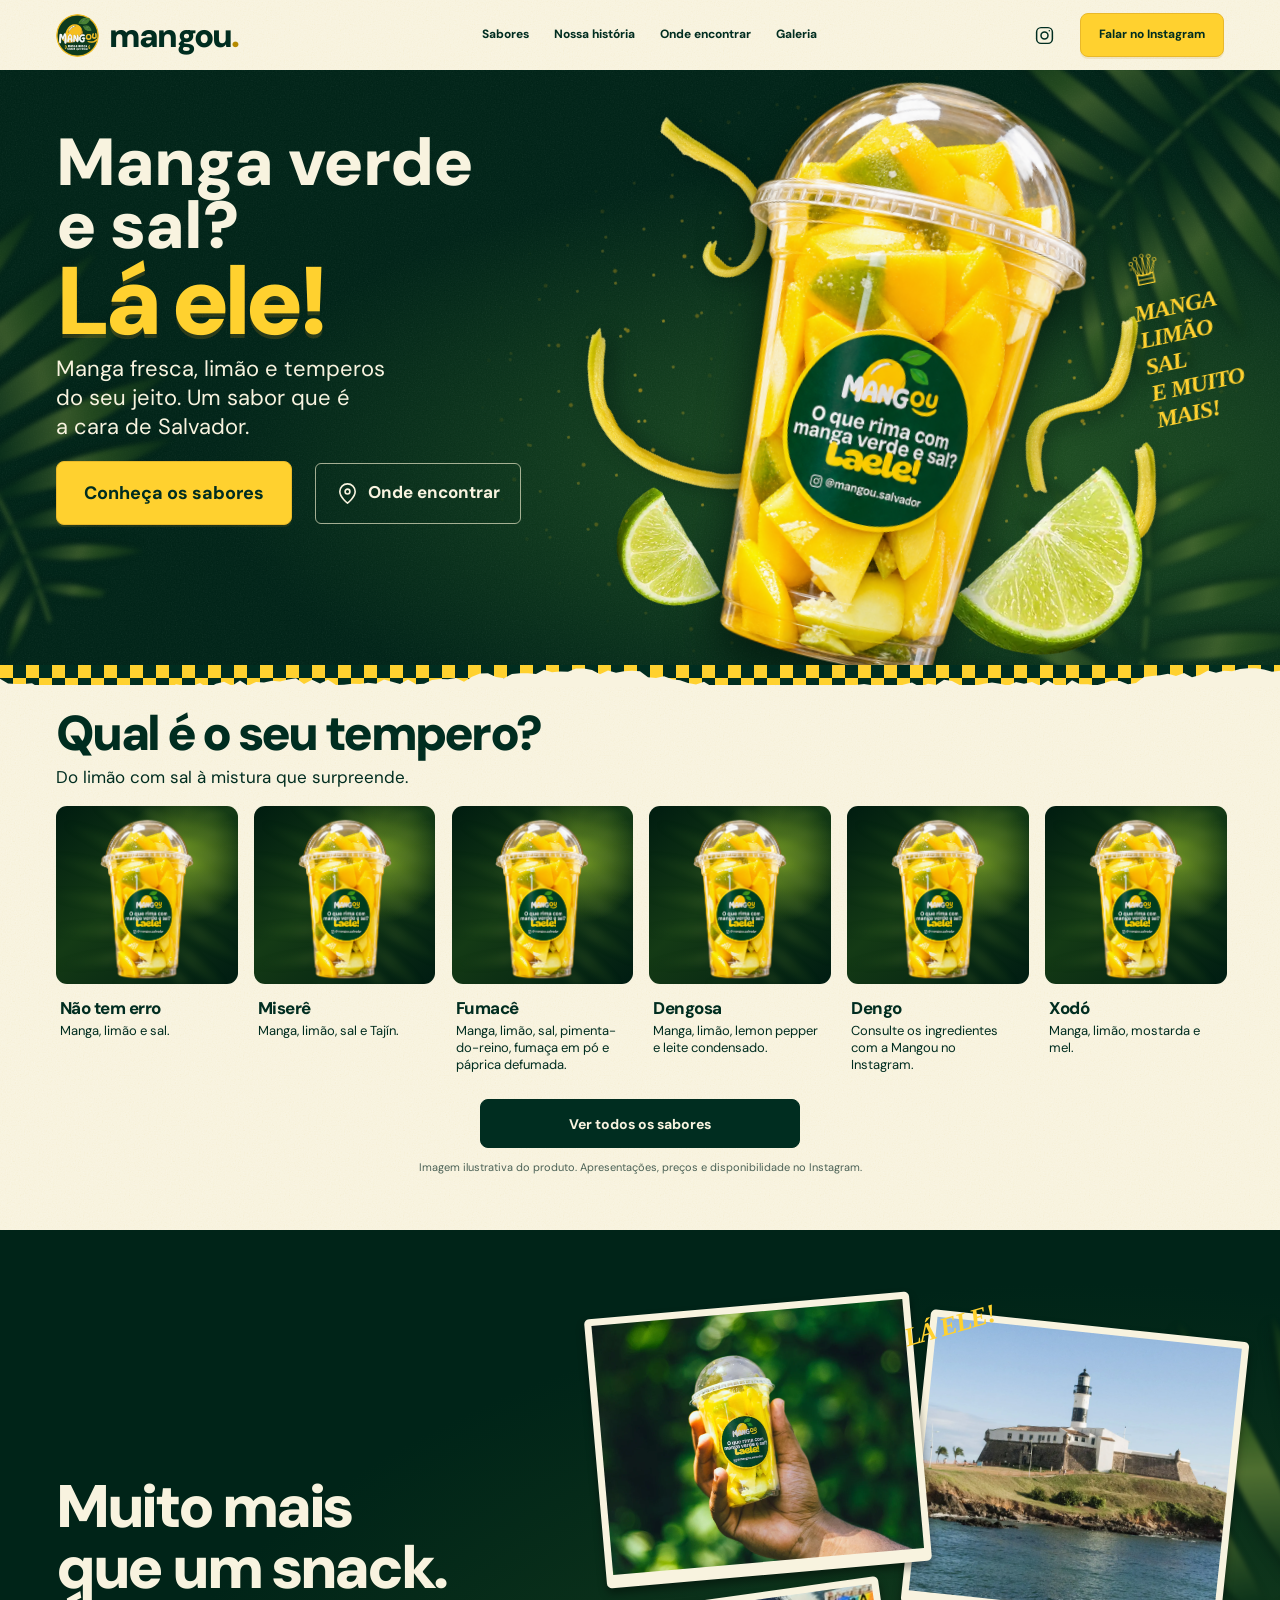
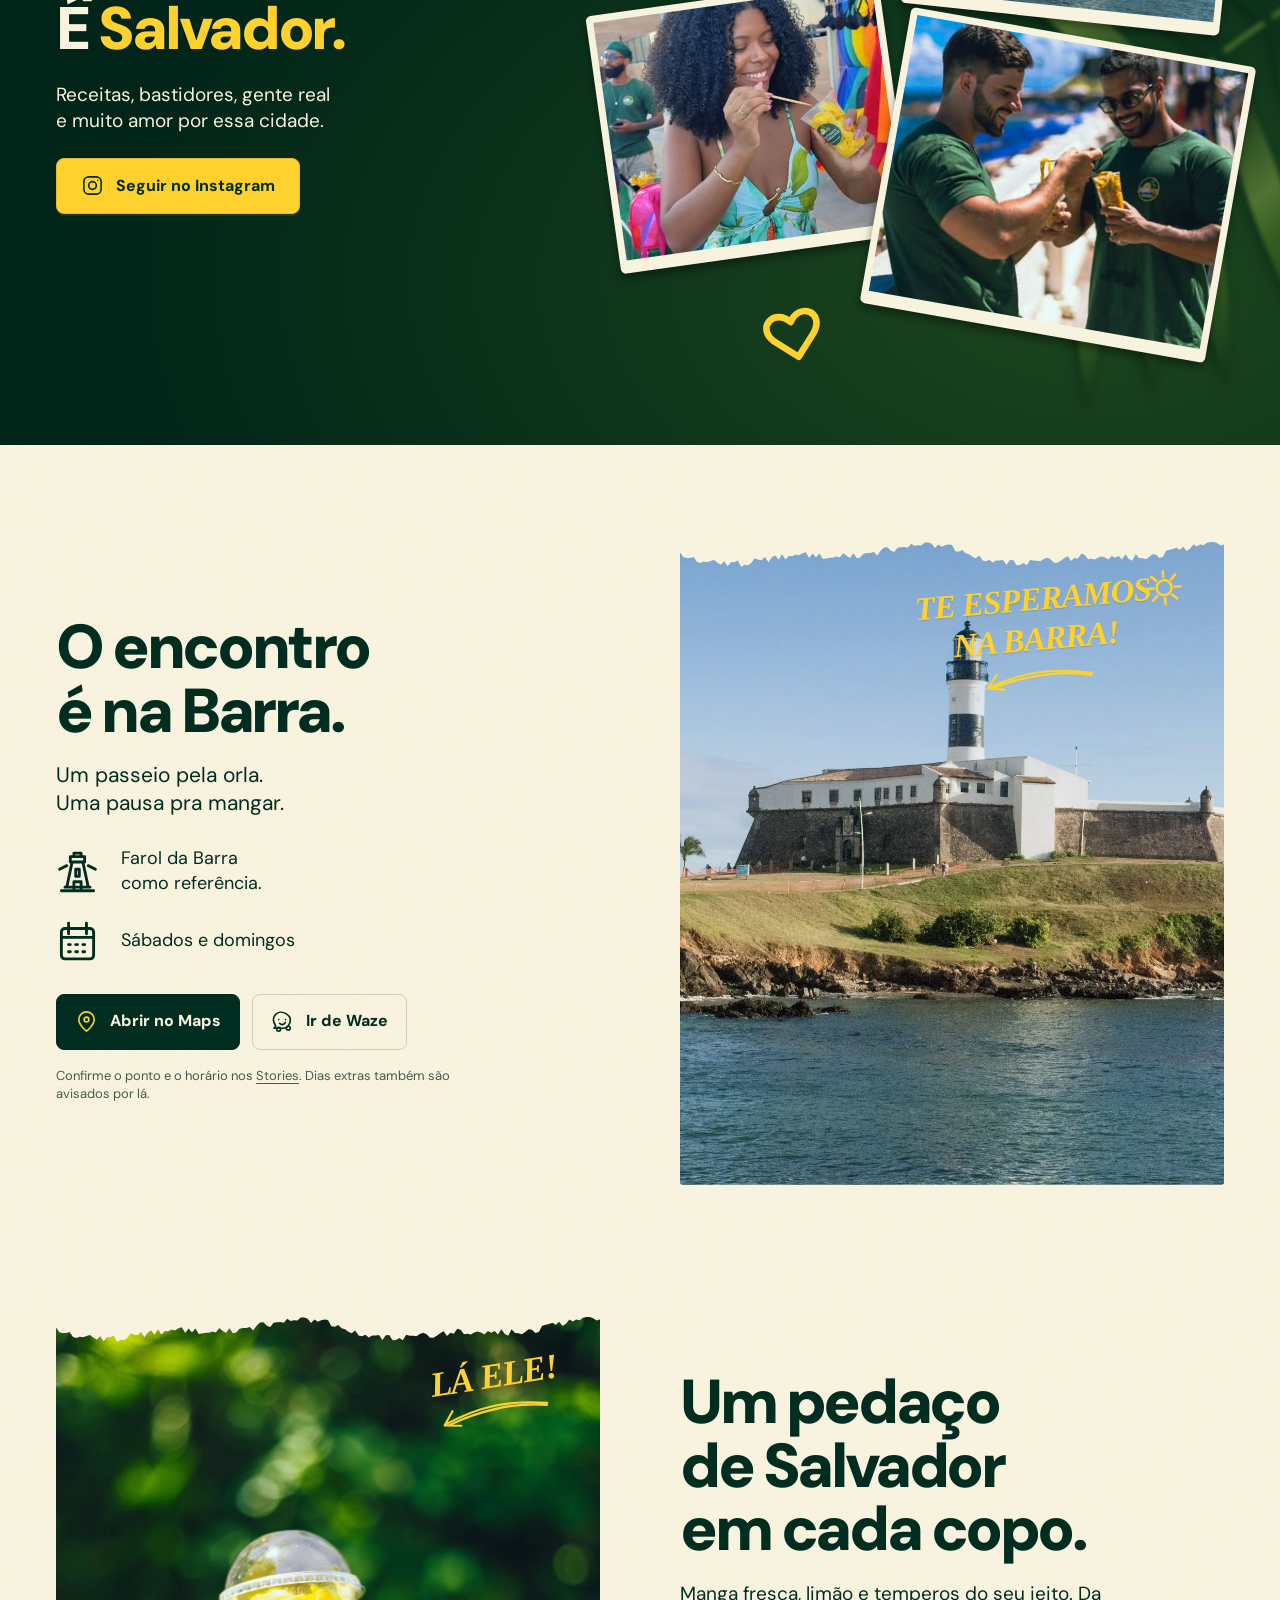
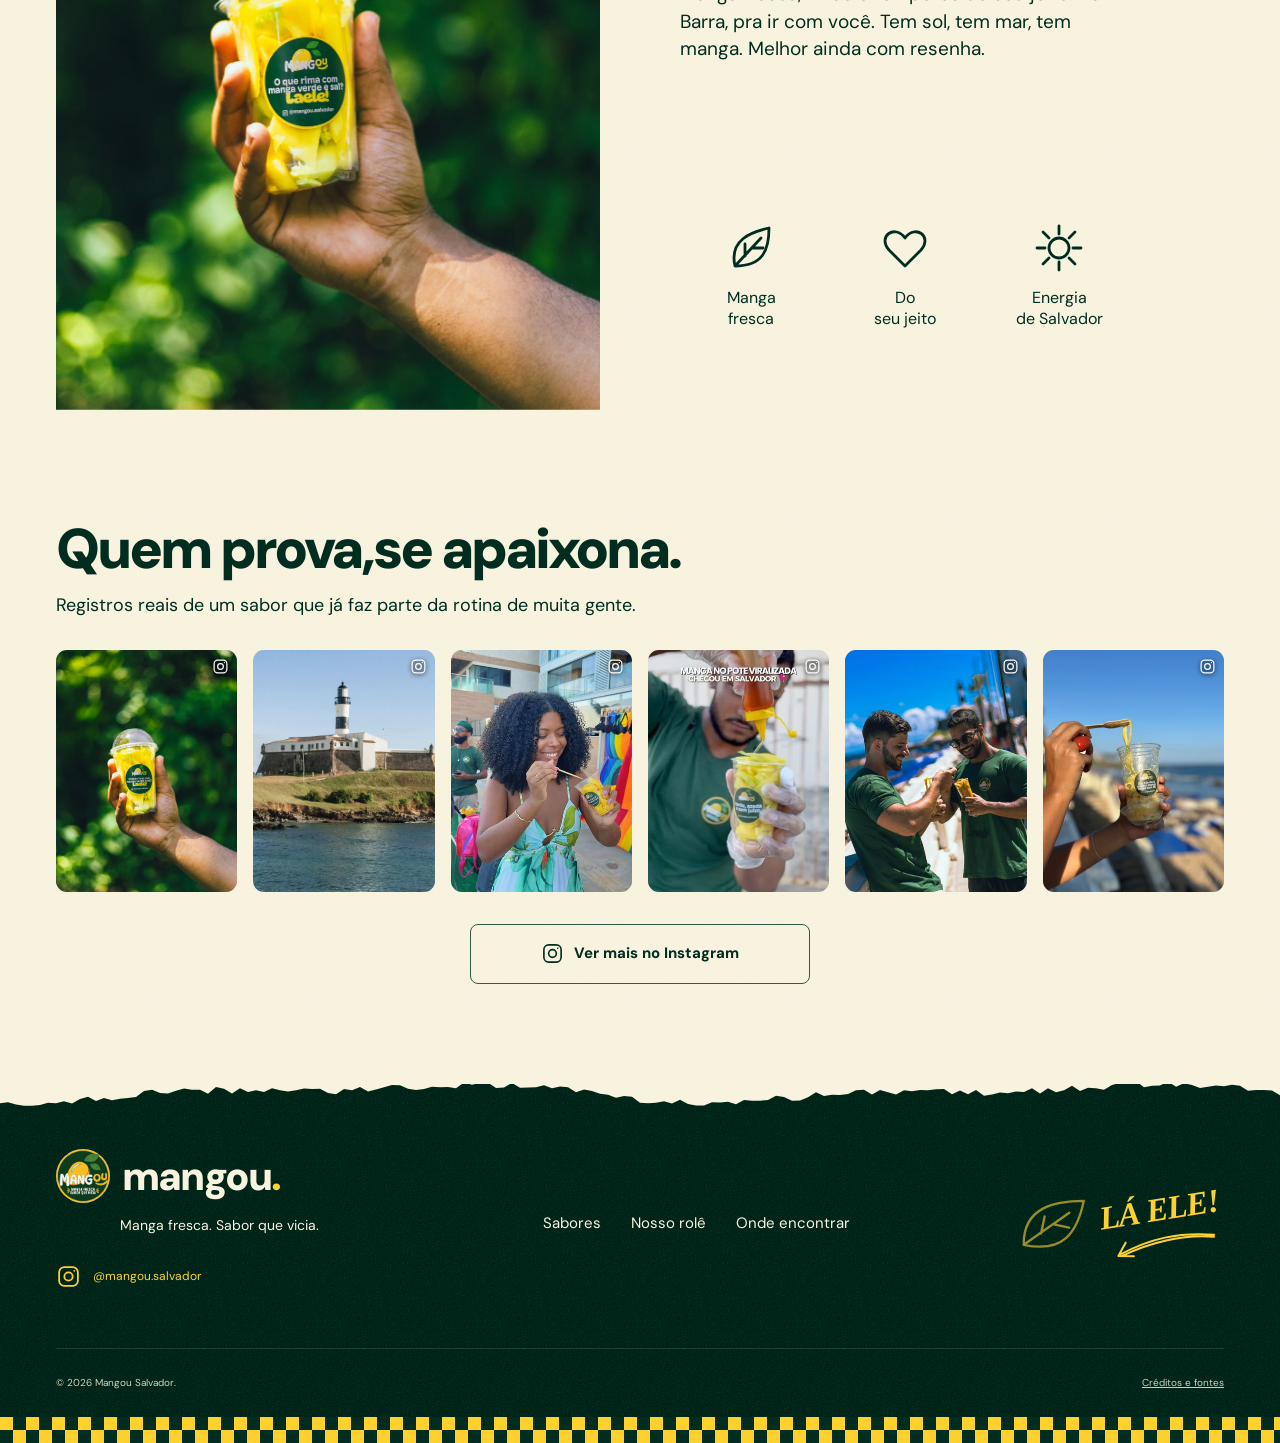
==== commit e9fc4aab: "Remove arrows from buttons and footer links" ====
--- a/index.html
+++ b/index.html
@@ -15,16 +15,16 @@
   <link rel="icon" href="assets/favicon.png" type="image/png">
   <link rel="preload" href="assets/body-v2.woff2" as="font" type="font/woff2" crossorigin>
   <link rel="preload" href="assets/copo-parallax.png" as="image" fetchpriority="high">
-  <link rel="stylesheet" href="styles.css?v=31">
+  <link rel="stylesheet" href="styles.css?v=32">
   <script src="script.js?v=30" defer></script>
   <script src="hero-parallax.js?v=30" defer></script>
 </head>
 <body>
-<svg class="svg-library" xmlns="http://www.w3.org/2000/svg" aria-hidden="true" width="0" height="0"><defs><symbol id="icon-arrow" viewBox="0 0 24 24"><path d="M4 12h15M13 5l7 7-7 7"/></symbol><symbol id="icon-pin" viewBox="0 0 24 24"><path d="M20 10c0 6-8 12-8 12S4 16 4 10a8 8 0 1 1 16 0Z"/><circle cx="12" cy="10" r="2.5"/></symbol><symbol id="icon-instagram" viewBox="0 0 24 24"><rect x="3" y="3" width="18" height="18" rx="5"/><circle cx="12" cy="12" r="4"/><path d="M17.5 6.5h.01"/></symbol><symbol id="icon-leaf" viewBox="0 0 24 24"><path d="M4 21C1 8 12 4 21 2c0 11-3 19-17 19Zm0 0L17 7M9 16V10m4 2h5"/></symbol><symbol id="icon-heart" viewBox="0 0 24 24"><path d="m12 21-8-8C-2 6 7 0 12 7 17 0 26 6 20 13Z"/></symbol><symbol id="icon-sun" viewBox="0 0 24 24"><circle cx="12" cy="12" r="5"/><path d="M12 1v4m0 14v4M1 12h4m14 0h4M4 4l3 3m10 10 3 3M4 20l3-3m10-10 3-3"/></symbol><symbol id="icon-calendar" viewBox="0 0 24 24"><rect x="3" y="5" width="18" height="17" rx="2"/><path d="M3 10h18M7 2v6M17 2v6M7 14h1m3 0h1m3 0h1M7 18h1m3 0h1m3 0h1"/></symbol><symbol id="icon-lighthouse" viewBox="0 0 24 24"><path d="M3 23h18M6 21l3-14h6l3 14M5 21h14M8 7h8V4H8ZM10 4V2h4v2M6 9l-4 2m16-2 4 2M11 11h2v4h-2Zm-1 7h4v5h-4Z"/></symbol><symbol id="icon-waze" viewBox="0 0 24 24"><path d="M5 17C-2 6 8-1 16 4c8 5 3 16-5 15H3l2-2Z"/><circle cx="8" cy="20" r="2"/><circle cx="18" cy="19" r="2"/><path d="M8 10h.1m7 0h.1M9 14q3 3 6-1"/></symbol></defs></svg>
+<svg class="svg-library" xmlns="http://www.w3.org/2000/svg" aria-hidden="true" width="0" height="0"><defs><symbol id="icon-pin" viewBox="0 0 24 24"><path d="M20 10c0 6-8 12-8 12S4 16 4 10a8 8 0 1 1 16 0Z"/><circle cx="12" cy="10" r="2.5"/></symbol><symbol id="icon-instagram" viewBox="0 0 24 24"><rect x="3" y="3" width="18" height="18" rx="5"/><circle cx="12" cy="12" r="4"/><path d="M17.5 6.5h.01"/></symbol><symbol id="icon-leaf" viewBox="0 0 24 24"><path d="M4 21C1 8 12 4 21 2c0 11-3 19-17 19Zm0 0L17 7M9 16V10m4 2h5"/></symbol><symbol id="icon-heart" viewBox="0 0 24 24"><path d="m12 21-8-8C-2 6 7 0 12 7 17 0 26 6 20 13Z"/></symbol><symbol id="icon-sun" viewBox="0 0 24 24"><circle cx="12" cy="12" r="5"/><path d="M12 1v4m0 14v4M1 12h4m14 0h4M4 4l3 3m10 10 3 3M4 20l3-3m10-10 3-3"/></symbol><symbol id="icon-calendar" viewBox="0 0 24 24"><rect x="3" y="5" width="18" height="17" rx="2"/><path d="M3 10h18M7 2v6M17 2v6M7 14h1m3 0h1m3 0h1M7 18h1m3 0h1m3 0h1"/></symbol><symbol id="icon-lighthouse" viewBox="0 0 24 24"><path d="M3 23h18M6 21l3-14h6l3 14M5 21h14M8 7h8V4H8ZM10 4V2h4v2M6 9l-4 2m16-2 4 2M11 11h2v4h-2Zm-1 7h4v5h-4Z"/></symbol><symbol id="icon-waze" viewBox="0 0 24 24"><path d="M5 17C-2 6 8-1 16 4c8 5 3 16-5 15H3l2-2Z"/><circle cx="8" cy="20" r="2"/><circle cx="18" cy="19" r="2"/><path d="M8 10h.1m7 0h.1M9 14q3 3 6-1"/></symbol></defs></svg>
 <a class="skip-link" href="#principal">Pular para o conteúdo</a>
 <header class="site-header">
 <div class="container header-inner"><a class="brand" href="#inicio" aria-label="Mangou, início"><img src="assets/logo.webp" alt="" width="48" height="48" fetchpriority="high" decoding="async"><span>mangou<span class="brand-dot">.</span></span></a><button class="menu-toggle" type="button" aria-expanded="false" aria-controls="menu" aria-label="Abrir menu" hidden><span></span><span></span><span></span></button>
-<nav class="site-nav" id="menu" aria-label="Navegação principal"><a href="#sabores">Sabores</a><a href="#historia">Nossa história</a><a href="#onde">Onde encontrar</a><a href="#galeria">Galeria</a><a class="nav-instagram" href="https://www.instagram.com/mangou.salvador/" target="_blank" rel="noopener noreferrer" aria-label="Instagram da Mangou"><svg class="icon " aria-hidden="true"><use href="#icon-instagram"/></svg></a><a class="button button-yellow button-small" href="https://www.instagram.com/mangou.salvador/" target="_blank" rel="noopener noreferrer">Falar no Instagram <svg class="icon " aria-hidden="true"><use href="#icon-arrow"/></svg></a></nav>
+<nav class="site-nav" id="menu" aria-label="Navegação principal"><a href="#sabores">Sabores</a><a href="#historia">Nossa história</a><a href="#onde">Onde encontrar</a><a href="#galeria">Galeria</a><a class="nav-instagram" href="https://www.instagram.com/mangou.salvador/" target="_blank" rel="noopener noreferrer" aria-label="Instagram da Mangou"><svg class="icon " aria-hidden="true"><use href="#icon-instagram"/></svg></a><a class="button button-yellow button-small" href="https://www.instagram.com/mangou.salvador/" target="_blank" rel="noopener noreferrer">Falar no Instagram</a></nav>
 </div>
 </header>
 <main id="principal">
@@ -36,7 +36,7 @@
 <div class="hero-copy">
 <h1 id="hero-title"><span class="hero-question">Manga verde<br>e sal?</span><span class="hero-answer">Lá ele!</span></h1>
 <p class="hero-description">Manga fresca, limão e temperos<br class="desktop-break"> do seu jeito. Um sabor que é<br class="desktop-break"> a cara de Salvador.</p>
-<div class="hero-actions"><a class="button button-yellow" href="#sabores">Conheça os sabores <svg class="icon " aria-hidden="true"><use href="#icon-arrow"/></svg></a><a class="button button-glass" href="#onde"><svg class="icon " aria-hidden="true"><use href="#icon-pin"/></svg>Onde encontrar</a></div>
+<div class="hero-actions"><a class="button button-yellow" href="#sabores">Conheça os sabores</a><a class="button button-glass" href="#onde"><svg class="icon " aria-hidden="true"><use href="#icon-pin"/></svg>Onde encontrar</a></div>
 </div>
 <figure class="hero-product">
 <div class="hero-product-motion" id="hero-cup"><img src="assets/copo-parallax.png" alt="Copo Mangou com manga fresca e rótulo original" width="1122" height="1402" fetchpriority="high" decoding="async"></div>
@@ -87,7 +87,7 @@
 <p>Manga, limão, mostarda e mel.</p>
 </article>
 </div>
-<div class="flavors-bottom"><a class="button" href="https://www.instagram.com/mangou.salvador/" target="_blank" rel="noopener noreferrer">Ver todos os sabores <svg class="icon " aria-hidden="true"><use href="#icon-arrow"/></svg></a>
+<div class="flavors-bottom"><a class="button" href="https://www.instagram.com/mangou.salvador/" target="_blank" rel="noopener noreferrer">Ver todos os sabores</a>
 <p class="asset-note">Imagem ilustrativa do produto. Apresentações, preços e disponibilidade no Instagram.</p>
 </div>
 </div>
@@ -98,7 +98,7 @@
 <div class="community-copy reveal">
 <h2 id="community-title">Muito mais<br>que um snack.<br>É <span>Salvador.</span></h2>
 <p>Receitas, bastidores, gente real<br>e muito amor por essa cidade.</p>
-<a class="button button-yellow" href="https://www.instagram.com/mangou.salvador/" target="_blank" rel="noopener noreferrer"><svg class="icon " aria-hidden="true"><use href="#icon-instagram"/></svg>Seguir no Instagram <svg class="icon " aria-hidden="true"><use href="#icon-arrow"/></svg></a></div>
+<a class="button button-yellow" href="https://www.instagram.com/mangou.salvador/" target="_blank" rel="noopener noreferrer"><svg class="icon " aria-hidden="true"><use href="#icon-instagram"/></svg>Seguir no Instagram</a></div>
 <div class="community-collage reveal" aria-label="Registros reais da Mangou e da Barra"><a class="polaroid polaroid-1" href="https://www.instagram.com/mangou.salvador/" target="_blank" rel="noopener noreferrer" aria-label="Copo Mangou na mão, cercado pelo verde"><img src="assets/manga.webp" alt="Copo Mangou na mão, cercado pelo verde" width="1200" height="1600" loading="lazy" decoding="async"></a><a class="polaroid polaroid-2" href="https://www.instagram.com/mangou.salvador/" target="_blank" rel="noopener noreferrer" aria-label="Farol da Barra visto do mar"><img src="assets/farol-barra.webp" alt="Farol da Barra visto do mar" width="1920" height="1260" loading="lazy" decoding="async"></a><a class="polaroid polaroid-3" href="https://www.instagram.com/esthervasconcelos2001/reel/DdM_B7ihvQf/" target="_blank" rel="noopener noreferrer" aria-label="Esther experimentando Mangou em uma publicação colaborativa"><img src="assets/role-resenha.jpg" alt="Esther experimentando Mangou em uma publicação colaborativa" width="360" height="640" loading="lazy" decoding="async"></a><a class="polaroid polaroid-4" href="https://www.instagram.com/mangou.salvador/reel/Dcg7NSwpMDw/" target="_blank" rel="noopener noreferrer" aria-label="Mangou e resenha na orla da Barra"><img src="assets/role-barra.jpg" alt="Mangou e resenha na orla da Barra" width="360" height="640" loading="lazy" decoding="async"></a><span class="collage-annotation handwritten" aria-hidden="true">Lá ele!</span><svg class="icon collage-heart" aria-hidden="true"><use href="#icon-heart"/></svg></div>
 </div>
 </section>
@@ -111,7 +111,7 @@
 <p><svg class="icon " aria-hidden="true"><use href="#icon-lighthouse"/></svg><span>Farol da Barra<br>como referência.</span></p>
 <p><svg class="icon " aria-hidden="true"><use href="#icon-calendar"/></svg><span>Sábados e domingos</span></p>
 </div>
-<div class="location-actions"><a class="button" href="https://www.google.com/maps/dir/?api=1&amp;destination=Museu%20N%C3%A1utico%20da%20Bahia%2C%20Farol%20da%20Barra%2C%20Salvador%2C%20Bahia&amp;travelmode=driving" target="_blank" rel="noopener noreferrer"><svg class="icon " aria-hidden="true"><use href="#icon-pin"/></svg>Abrir no Maps <svg class="icon " aria-hidden="true"><use href="#icon-arrow"/></svg></a><a class="button button-outline" href="https://waze.com/ul?q=Museu%20N%C3%A1utico%20da%20Bahia%2C%20Farol%20da%20Barra%2C%20Salvador%2C%20Bahia&amp;navigate=yes" target="_blank" rel="noopener noreferrer"><svg class="icon " aria-hidden="true"><use href="#icon-waze"/></svg>Ir de Waze <svg class="icon " aria-hidden="true"><use href="#icon-arrow"/></svg></a></div>
+<div class="location-actions"><a class="button" href="https://www.google.com/maps/dir/?api=1&amp;destination=Museu%20N%C3%A1utico%20da%20Bahia%2C%20Farol%20da%20Barra%2C%20Salvador%2C%20Bahia&amp;travelmode=driving" target="_blank" rel="noopener noreferrer"><svg class="icon " aria-hidden="true"><use href="#icon-pin"/></svg>Abrir no Maps</a><a class="button button-outline" href="https://waze.com/ul?q=Museu%20N%C3%A1utico%20da%20Bahia%2C%20Farol%20da%20Barra%2C%20Salvador%2C%20Bahia&amp;navigate=yes" target="_blank" rel="noopener noreferrer"><svg class="icon " aria-hidden="true"><use href="#icon-waze"/></svg>Ir de Waze</a></div>
 <p class="location-note">Confirme o ponto e o horário nos <a class="" href="https://www.instagram.com/mangou.salvador/" target="_blank" rel="noopener noreferrer">Stories</a>. Dias extras também são avisados por lá.</p>
 </div>
 <figure class="location-photo torn-photo"><img src="assets/farol-barra.webp" alt="Farol da Barra, referência para encontrar a Mangou em Salvador" width="1920" height="1260" loading="lazy" decoding="async"><figcaption class="handwritten">Te esperamos<br>na Barra!<svg class="icon " aria-hidden="true"><use href="#icon-sun"/></svg><svg class="doodle-arrow" viewBox="0 0 160 42" aria-hidden="true"><path d="M154 19C100 7 60 9 8 27m13-17L7 28l23 4M12 29c45-14 98-18 141-7"/></svg></figcaption></figure>
@@ -138,7 +138,7 @@
 <p>Registros reais de um sabor que<br class="mobile-copy"> já faz parte da rotina de muita gente.</p>
 </div>
 <div class="instagram-grid"><a class="instagram-photo reveal" href="https://www.instagram.com/mangou.salvador/" target="_blank" rel="noopener noreferrer" aria-label="Copo Mangou na mão, cercado pelo verde"><img src="assets/manga.webp" alt="Copo Mangou na mão, cercado pelo verde" width="1200" height="1600" loading="lazy" decoding="async"><svg class="icon " aria-hidden="true"><use href="#icon-instagram"/></svg></a><a class="instagram-photo reveal" href="https://www.instagram.com/mangou.salvador/" target="_blank" rel="noopener noreferrer" aria-label="Farol da Barra visto do mar"><img src="assets/farol-barra.webp" alt="Farol da Barra visto do mar" width="1920" height="1260" loading="lazy" decoding="async"><svg class="icon " aria-hidden="true"><use href="#icon-instagram"/></svg></a><a class="instagram-photo reveal" href="https://www.instagram.com/esthervasconcelos2001/reel/DdM_B7ihvQf/" target="_blank" rel="noopener noreferrer" aria-label="Esther experimentando Mangou em uma publicação colaborativa"><img src="assets/role-resenha.jpg" alt="Esther experimentando Mangou em uma publicação colaborativa" width="360" height="640" loading="lazy" decoding="async"><svg class="icon " aria-hidden="true"><use href="#icon-instagram"/></svg></a><a class="instagram-photo reveal" href="https://www.instagram.com/conhecendosalvador_/reel/Dct_3Nshrob/" target="_blank" rel="noopener noreferrer" aria-label="Preparo real do copo pela equipe Mangou"><img src="assets/role-preparo.jpg" alt="Preparo real do copo pela equipe Mangou" width="360" height="640" loading="lazy" decoding="async"><svg class="icon " aria-hidden="true"><use href="#icon-instagram"/></svg></a><a class="instagram-photo reveal" href="https://www.instagram.com/mangou.salvador/reel/Dcg7NSwpMDw/" target="_blank" rel="noopener noreferrer" aria-label="Mangou e resenha na orla da Barra"><img src="assets/role-barra.jpg" alt="Mangou e resenha na orla da Barra" width="360" height="640" loading="lazy" decoding="async"><svg class="icon " aria-hidden="true"><use href="#icon-instagram"/></svg></a><a class="instagram-photo reveal" href="https://www.instagram.com/conhecendosalvador_/reel/Dct_3Nshrob/" target="_blank" rel="noopener noreferrer" aria-label="Tiras de manga no garfo e o copo, com o mar ao fundo"><img src="assets/role-manga.jpg" alt="Tiras de manga no garfo e o copo, com o mar ao fundo" width="360" height="640" loading="lazy" decoding="async"><svg class="icon " aria-hidden="true"><use href="#icon-instagram"/></svg></a></div>
-<a class="button button-outline instagram-button" href="https://www.instagram.com/mangou.salvador/" target="_blank" rel="noopener noreferrer"><svg class="icon " aria-hidden="true"><use href="#icon-instagram"/></svg>Ver mais no Instagram <svg class="icon " aria-hidden="true"><use href="#icon-arrow"/></svg></a></div>
+<a class="button button-outline instagram-button" href="https://www.instagram.com/mangou.salvador/" target="_blank" rel="noopener noreferrer"><svg class="icon " aria-hidden="true"><use href="#icon-instagram"/></svg>Ver mais no Instagram</a></div>
 </section>
 </main>
 <footer class="site-footer torn-top">
@@ -146,7 +146,7 @@
 <div class="footer-brand"><a class="brand" href="#inicio" aria-label="Mangou, início"><img src="assets/logo.webp" alt="" width="48" height="48" fetchpriority="high" decoding="async"><span>mangou<span class="brand-dot">.</span></span></a>
 <p>Manga fresca. Sabor que vicia.</p>
 <a class="footer-social" href="https://www.instagram.com/mangou.salvador/" target="_blank" rel="noopener noreferrer" aria-label="Instagram da Mangou"><svg class="icon " aria-hidden="true"><use href="#icon-instagram"/></svg><span>@mangou.salvador</span></a></div>
-<nav class="footer-nav" aria-label="Navegação do rodapé"><a href="#sabores">Sabores <span aria-hidden="true">→</span></a><a href="#experiencia">Nosso rolê <span aria-hidden="true">→</span></a><a href="#onde">Onde encontrar <span aria-hidden="true">→</span></a></nav>
+<nav class="footer-nav" aria-label="Navegação do rodapé"><a href="#sabores">Sabores</a><a href="#experiencia">Nosso rolê</a><a href="#onde">Onde encontrar</a></nav>
 <div class="footer-doodle" aria-hidden="true"><svg class="icon " aria-hidden="true"><use href="#icon-leaf"/></svg><span class="handwritten">Lá ele!<svg class="doodle-arrow" viewBox="0 0 160 42" aria-hidden="true"><path d="M154 19C100 7 60 9 8 27m13-17L7 28l23 4M12 29c45-14 98-18 141-7"/></svg></span></div>
 <div class="footer-bottom"><span>© <span id="year">2026</span> Mangou Salvador.</span>
 <details class="credits"><summary>Créditos e fontes</summary>
--- a/styles.css
+++ b/styles.css
@@ -316,7 +316,6 @@
 .footer-social{margin-top:19px}
 .footer-nav{flex-direction:row;justify-content:center;border:0;margin:0;padding:0;gap:30px;white-space:nowrap}
 .footer-nav a{font-size:15px}
-.footer-nav a>span{display:none}
 .footer-doodle{margin:0;gap:14px}
 .footer-doodle>.icon{width:70px;height:90px}
 .footer-doodle .handwritten{font-size:33px}
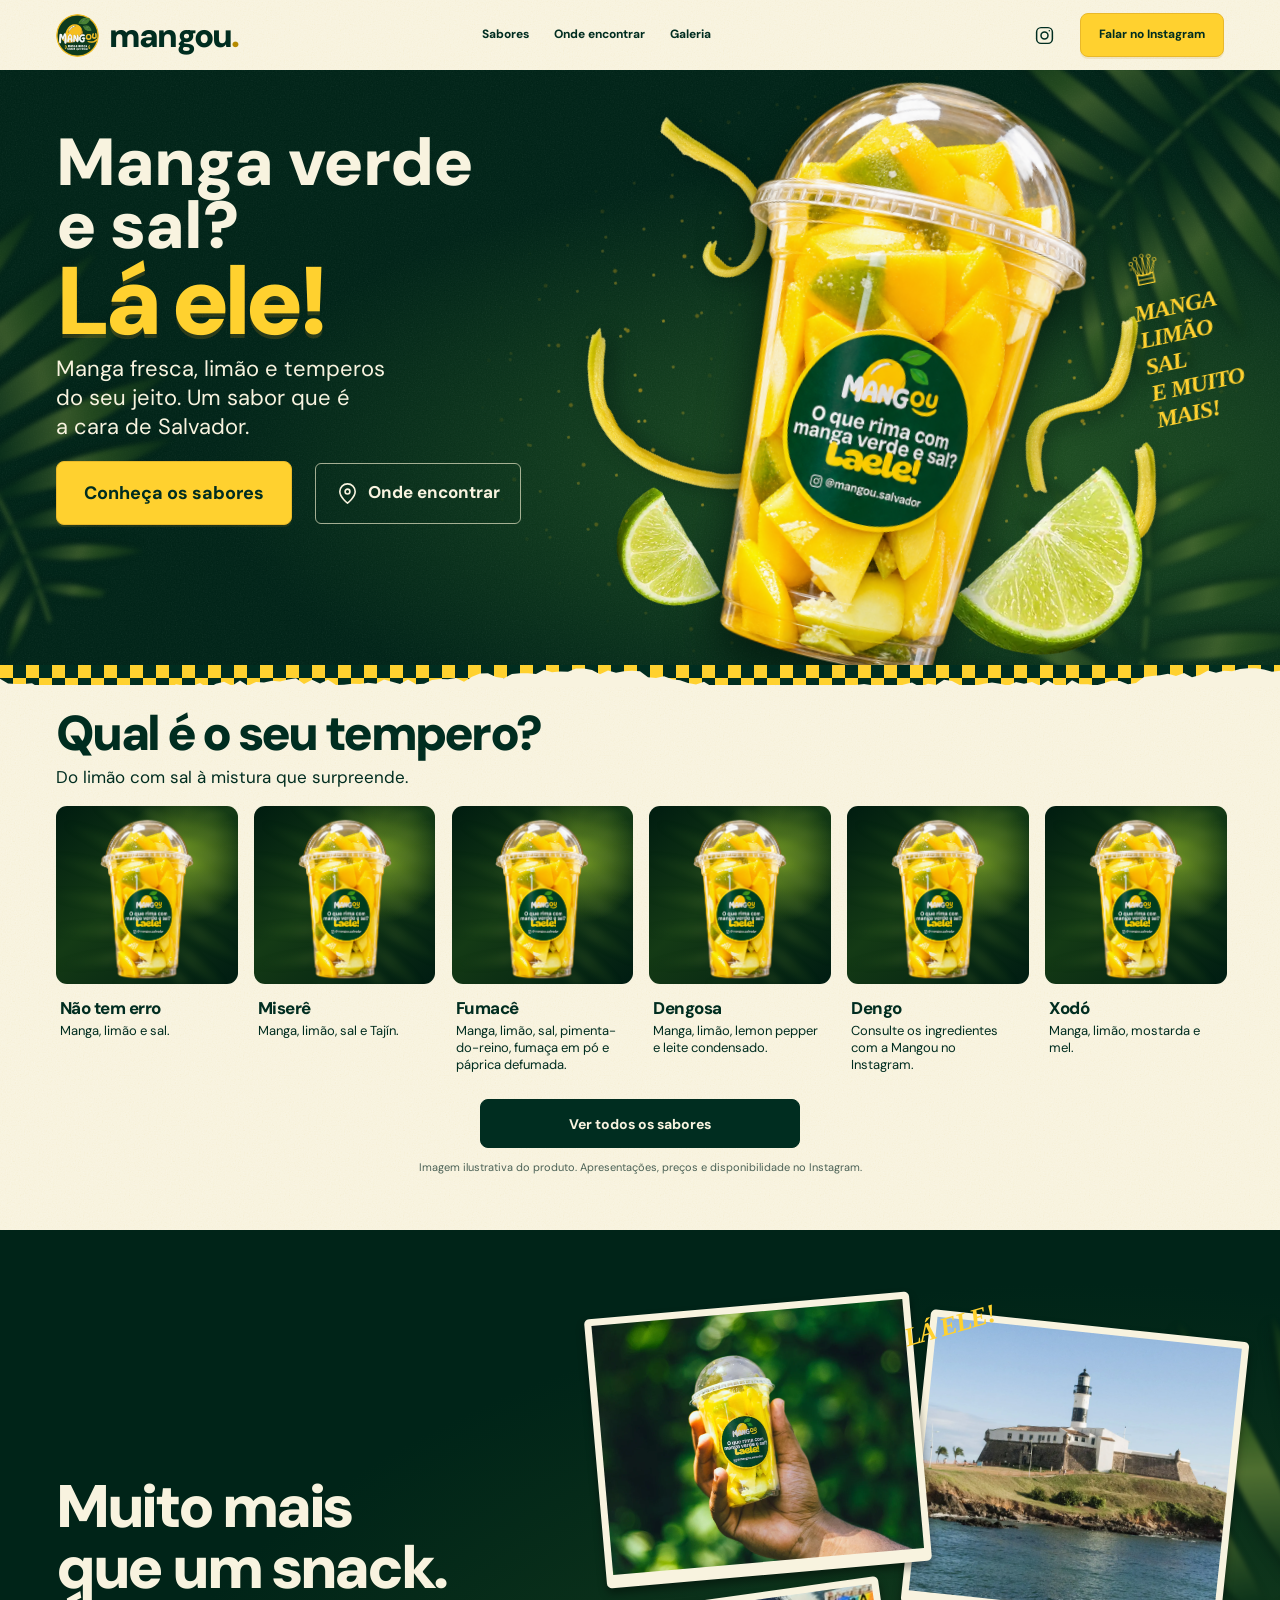
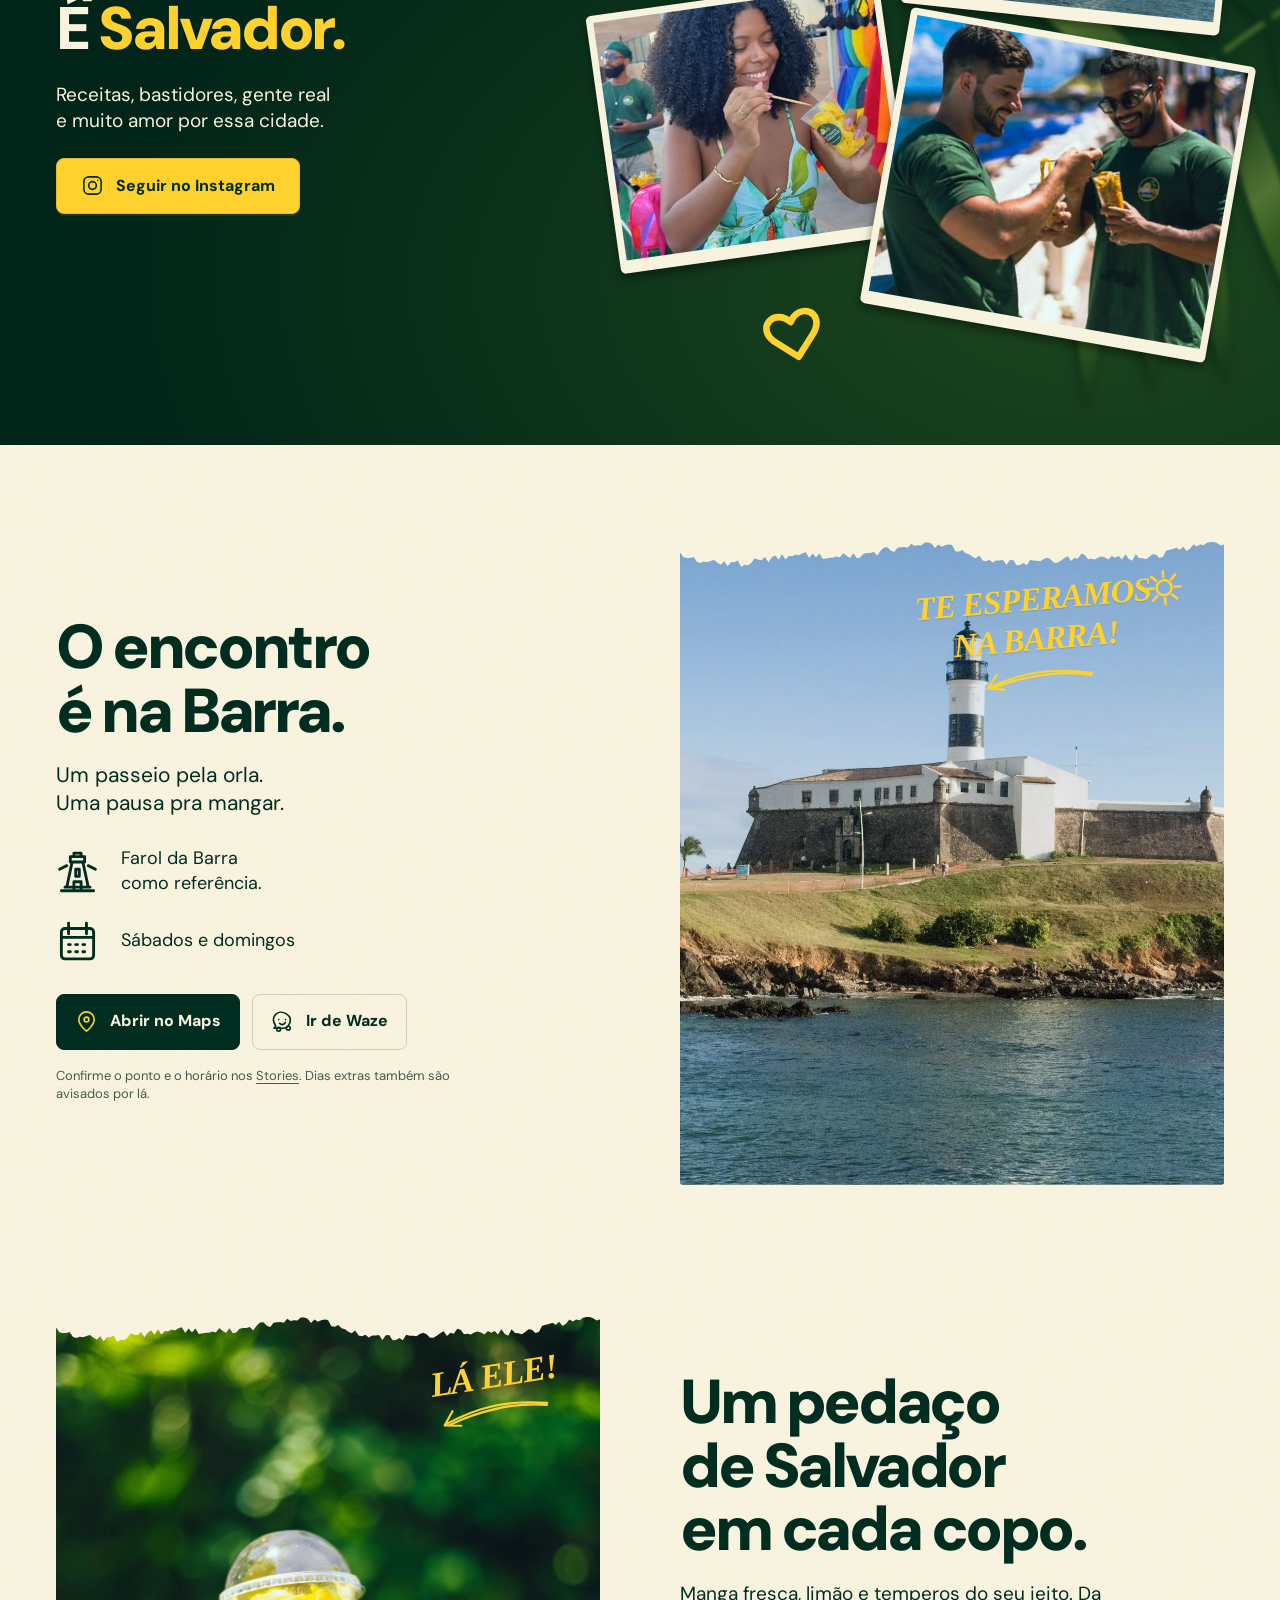
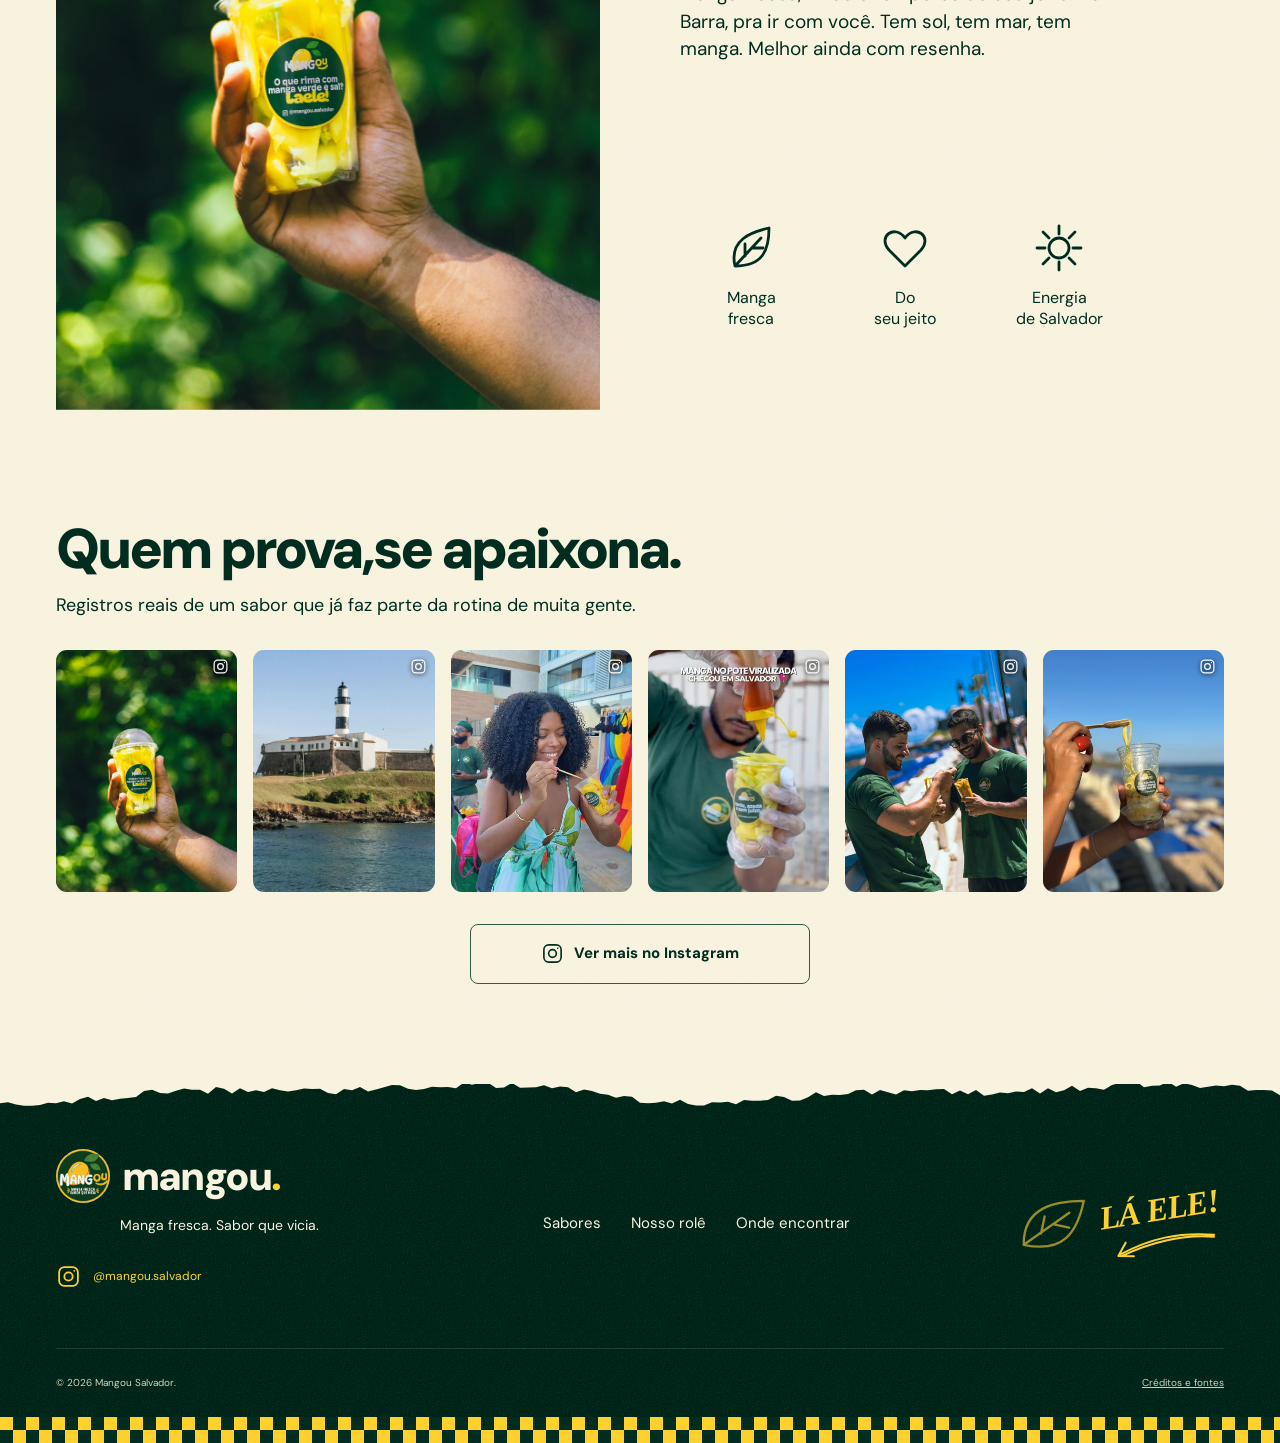
==== commit f0367097: "Remove history link from header navigation" ====
--- a/index.html
+++ b/index.html
@@ -15,16 +15,16 @@
   <link rel="icon" href="assets/favicon.png" type="image/png">
   <link rel="preload" href="assets/body-v2.woff2" as="font" type="font/woff2" crossorigin>
   <link rel="preload" href="assets/copo-parallax.png" as="image" fetchpriority="high">
-  <link rel="stylesheet" href="styles.css?v=32">
+  <link rel="stylesheet" href="styles.css?v=33">
   <script src="script.js?v=30" defer></script>
-  <script src="hero-parallax.js?v=30" defer></script>
+  <script src="hero-parallax.js?v=31" defer></script>
 </head>
 <body>
 <svg class="svg-library" xmlns="http://www.w3.org/2000/svg" aria-hidden="true" width="0" height="0"><defs><symbol id="icon-pin" viewBox="0 0 24 24"><path d="M20 10c0 6-8 12-8 12S4 16 4 10a8 8 0 1 1 16 0Z"/><circle cx="12" cy="10" r="2.5"/></symbol><symbol id="icon-instagram" viewBox="0 0 24 24"><rect x="3" y="3" width="18" height="18" rx="5"/><circle cx="12" cy="12" r="4"/><path d="M17.5 6.5h.01"/></symbol><symbol id="icon-leaf" viewBox="0 0 24 24"><path d="M4 21C1 8 12 4 21 2c0 11-3 19-17 19Zm0 0L17 7M9 16V10m4 2h5"/></symbol><symbol id="icon-heart" viewBox="0 0 24 24"><path d="m12 21-8-8C-2 6 7 0 12 7 17 0 26 6 20 13Z"/></symbol><symbol id="icon-sun" viewBox="0 0 24 24"><circle cx="12" cy="12" r="5"/><path d="M12 1v4m0 14v4M1 12h4m14 0h4M4 4l3 3m10 10 3 3M4 20l3-3m10-10 3-3"/></symbol><symbol id="icon-calendar" viewBox="0 0 24 24"><rect x="3" y="5" width="18" height="17" rx="2"/><path d="M3 10h18M7 2v6M17 2v6M7 14h1m3 0h1m3 0h1M7 18h1m3 0h1m3 0h1"/></symbol><symbol id="icon-lighthouse" viewBox="0 0 24 24"><path d="M3 23h18M6 21l3-14h6l3 14M5 21h14M8 7h8V4H8ZM10 4V2h4v2M6 9l-4 2m16-2 4 2M11 11h2v4h-2Zm-1 7h4v5h-4Z"/></symbol><symbol id="icon-waze" viewBox="0 0 24 24"><path d="M5 17C-2 6 8-1 16 4c8 5 3 16-5 15H3l2-2Z"/><circle cx="8" cy="20" r="2"/><circle cx="18" cy="19" r="2"/><path d="M8 10h.1m7 0h.1M9 14q3 3 6-1"/></symbol></defs></svg>
 <a class="skip-link" href="#principal">Pular para o conteúdo</a>
 <header class="site-header">
 <div class="container header-inner"><a class="brand" href="#inicio" aria-label="Mangou, início"><img src="assets/logo.webp" alt="" width="48" height="48" fetchpriority="high" decoding="async"><span>mangou<span class="brand-dot">.</span></span></a><button class="menu-toggle" type="button" aria-expanded="false" aria-controls="menu" aria-label="Abrir menu" hidden><span></span><span></span><span></span></button>
-<nav class="site-nav" id="menu" aria-label="Navegação principal"><a href="#sabores">Sabores</a><a href="#historia">Nossa história</a><a href="#onde">Onde encontrar</a><a href="#galeria">Galeria</a><a class="nav-instagram" href="https://www.instagram.com/mangou.salvador/" target="_blank" rel="noopener noreferrer" aria-label="Instagram da Mangou"><svg class="icon " aria-hidden="true"><use href="#icon-instagram"/></svg></a><a class="button button-yellow button-small" href="https://www.instagram.com/mangou.salvador/" target="_blank" rel="noopener noreferrer">Falar no Instagram</a></nav>
+<nav class="site-nav" id="menu" aria-label="Navegação principal"><a href="#sabores">Sabores</a><a href="#onde">Onde encontrar</a><a href="#galeria">Galeria</a><a class="nav-instagram" href="https://www.instagram.com/mangou.salvador/" target="_blank" rel="noopener noreferrer" aria-label="Instagram da Mangou"><svg class="icon " aria-hidden="true"><use href="#icon-instagram"/></svg></a><a class="button button-yellow button-small" href="https://www.instagram.com/mangou.salvador/" target="_blank" rel="noopener noreferrer">Falar no Instagram</a></nav>
 </div>
 </header>
 <main id="principal">
@@ -45,8 +45,7 @@
 <div class="spice"></div>
 </div>
 <div class="hero-scribble" aria-hidden="true"><span class="crown">♕</span>Manga<br>limão<br>sal<br>e muito<br>mais!</div>
-<button class="hero-sensor-toggle" type="button" aria-controls="hero-cup" hidden>Ativar movimento</button><span class="sensor-status" role="status" aria-live="polite"></span></div>
-<a class="scroll-cue" href="#sabores" aria-label="Ir para os sabores">⌄</a>
+</div>
 <div class="checker" aria-hidden="true"></div>
 </section>
 <section class="flavors paper torn-top" id="sabores" aria-labelledby="flavors-title">
--- a/styles.css
+++ b/styles.css
@@ -78,12 +78,8 @@
 .foliage-left{top:580px;left:-310px;transform:rotate(130deg)}
 .foliage-bottom{bottom:-180px;right:-230px;transform:rotate(175deg)}
 .hero-scribble{display:none}
-.hero-sensor-toggle{position:absolute;z-index:6;right:0;bottom:44px;min-height:44px;padding:8px 12px;border:1px solid #fcf8e980;border-radius:6px;background:var(--green);color:var(--paper);font-size:11px;font-weight:650}
-.hero-sensor-toggle:disabled{opacity:.7}
-.sensor-status{position:absolute;width:1px;height:1px;overflow:hidden;clip-path:inset(50%);white-space:nowrap}
 .checker{height:22px;background-color:var(--yellow);background-image:repeating-conic-gradient(var(--green) 0 25%,transparent 0 50%);background-size:22px 22px}
 .hero>.checker{position:relative;z-index:5}
-.scroll-cue{position:absolute;z-index:6;bottom:75px;left:calc(50% - 22px);display:grid;place-items:center;width:44px;height:44px;border:1px solid #faf4d436;border-radius:50%;background:#002d2099;font-size:25px}
 /* The same original product remains honest; individual flavor photos are missing. */
 .flavors{z-index:7}
 .flavors .section-inner{padding-top:22px}
@@ -252,7 +248,6 @@
 .foliage-top{width:550px;height:530px;right:-125px;top:-165px;transform:rotate(31deg)}
 .foliage-left{top:0;left:-310px;width:470px;height:600px;transform:rotate(131deg)}
 .foliage-bottom{width:550px;height:500px;bottom:-235px;right:-145px}
-.hero .scroll-cue{display:none}
 .hero>.checker{height:20px;background-size:26px 26px}
 .flavors .section-inner{padding-top:24px;padding-bottom:54px}
 h2{font-size:52px}
@@ -412,7 +407,6 @@
 @media(prefers-reduced-motion:reduce){html{scroll-behavior:auto}
 *,*:before,*:after{transition:none!important;animation:none!important}
 .hero-product-motion,.mango-strips{transform:none!important}
-.hero-sensor-toggle{display:none!important}
 .js .reveal.is-waiting{opacity:1;transform:none}
 }
 
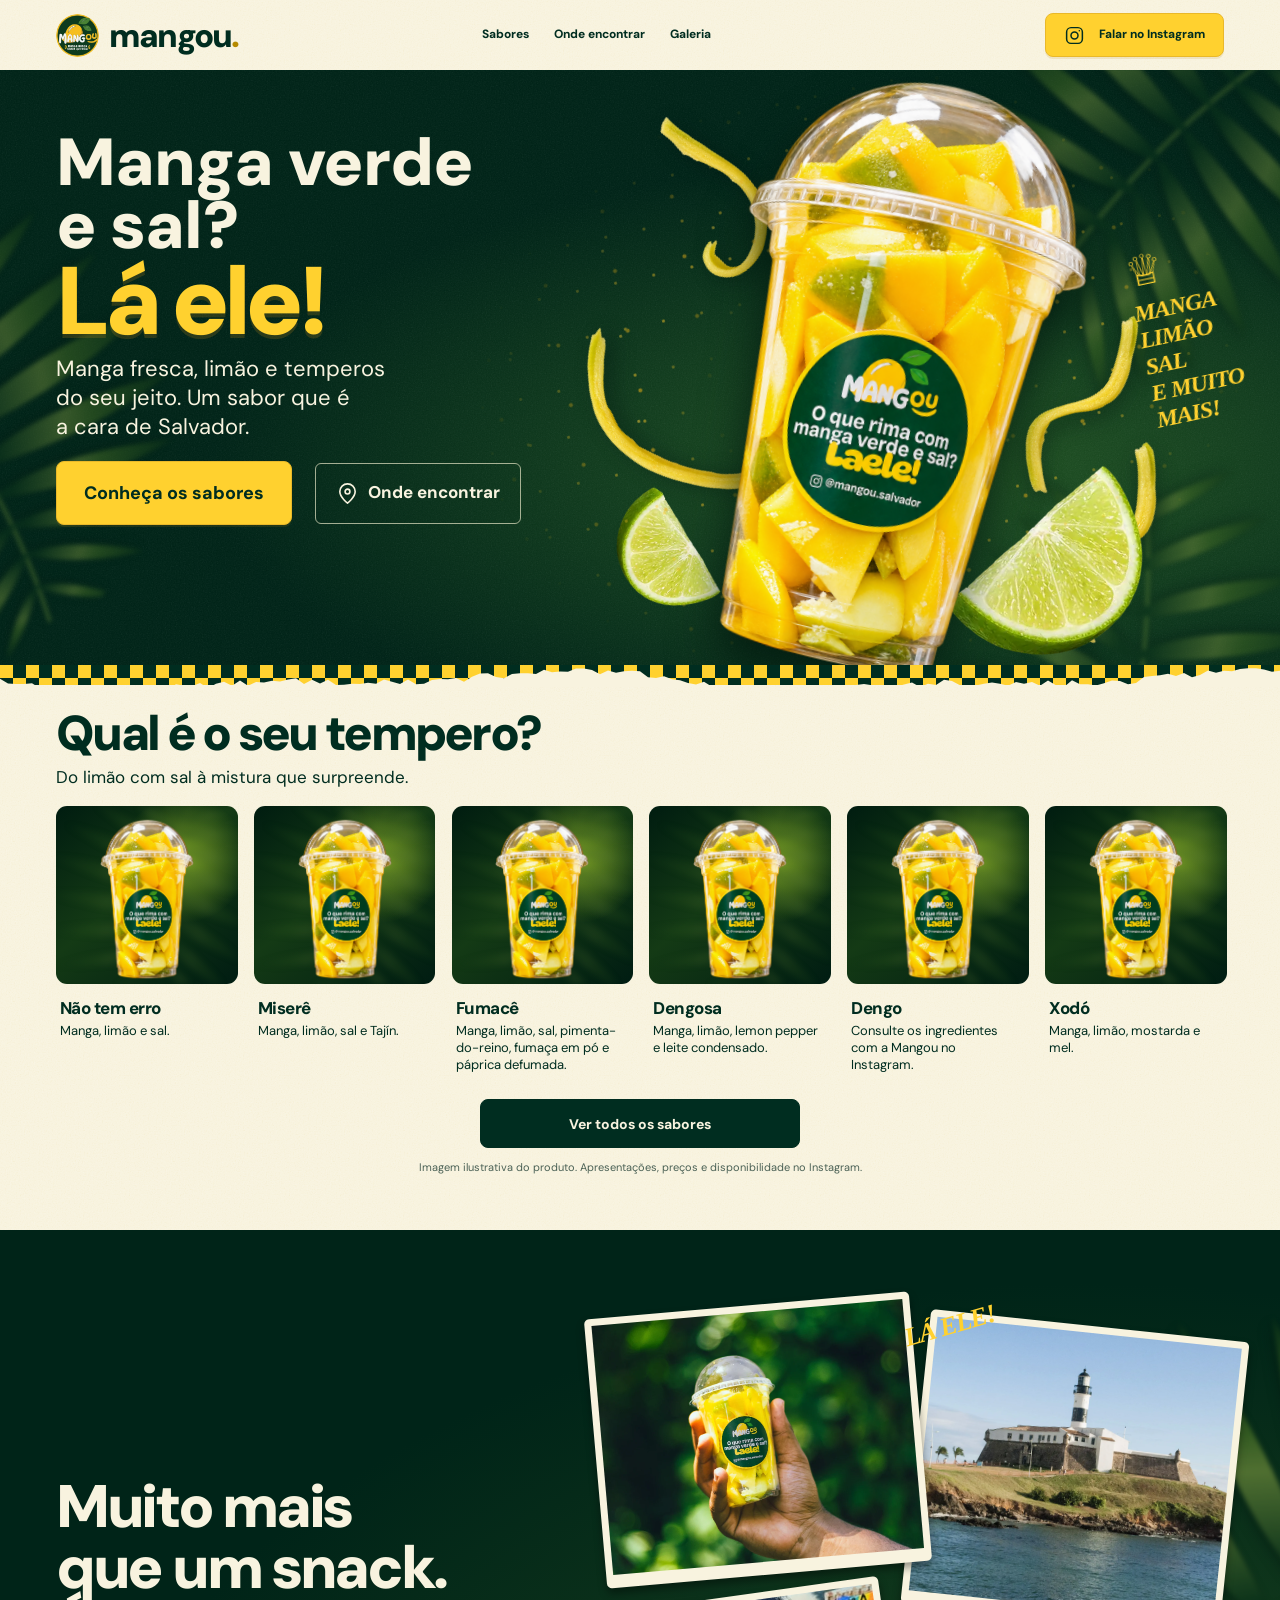
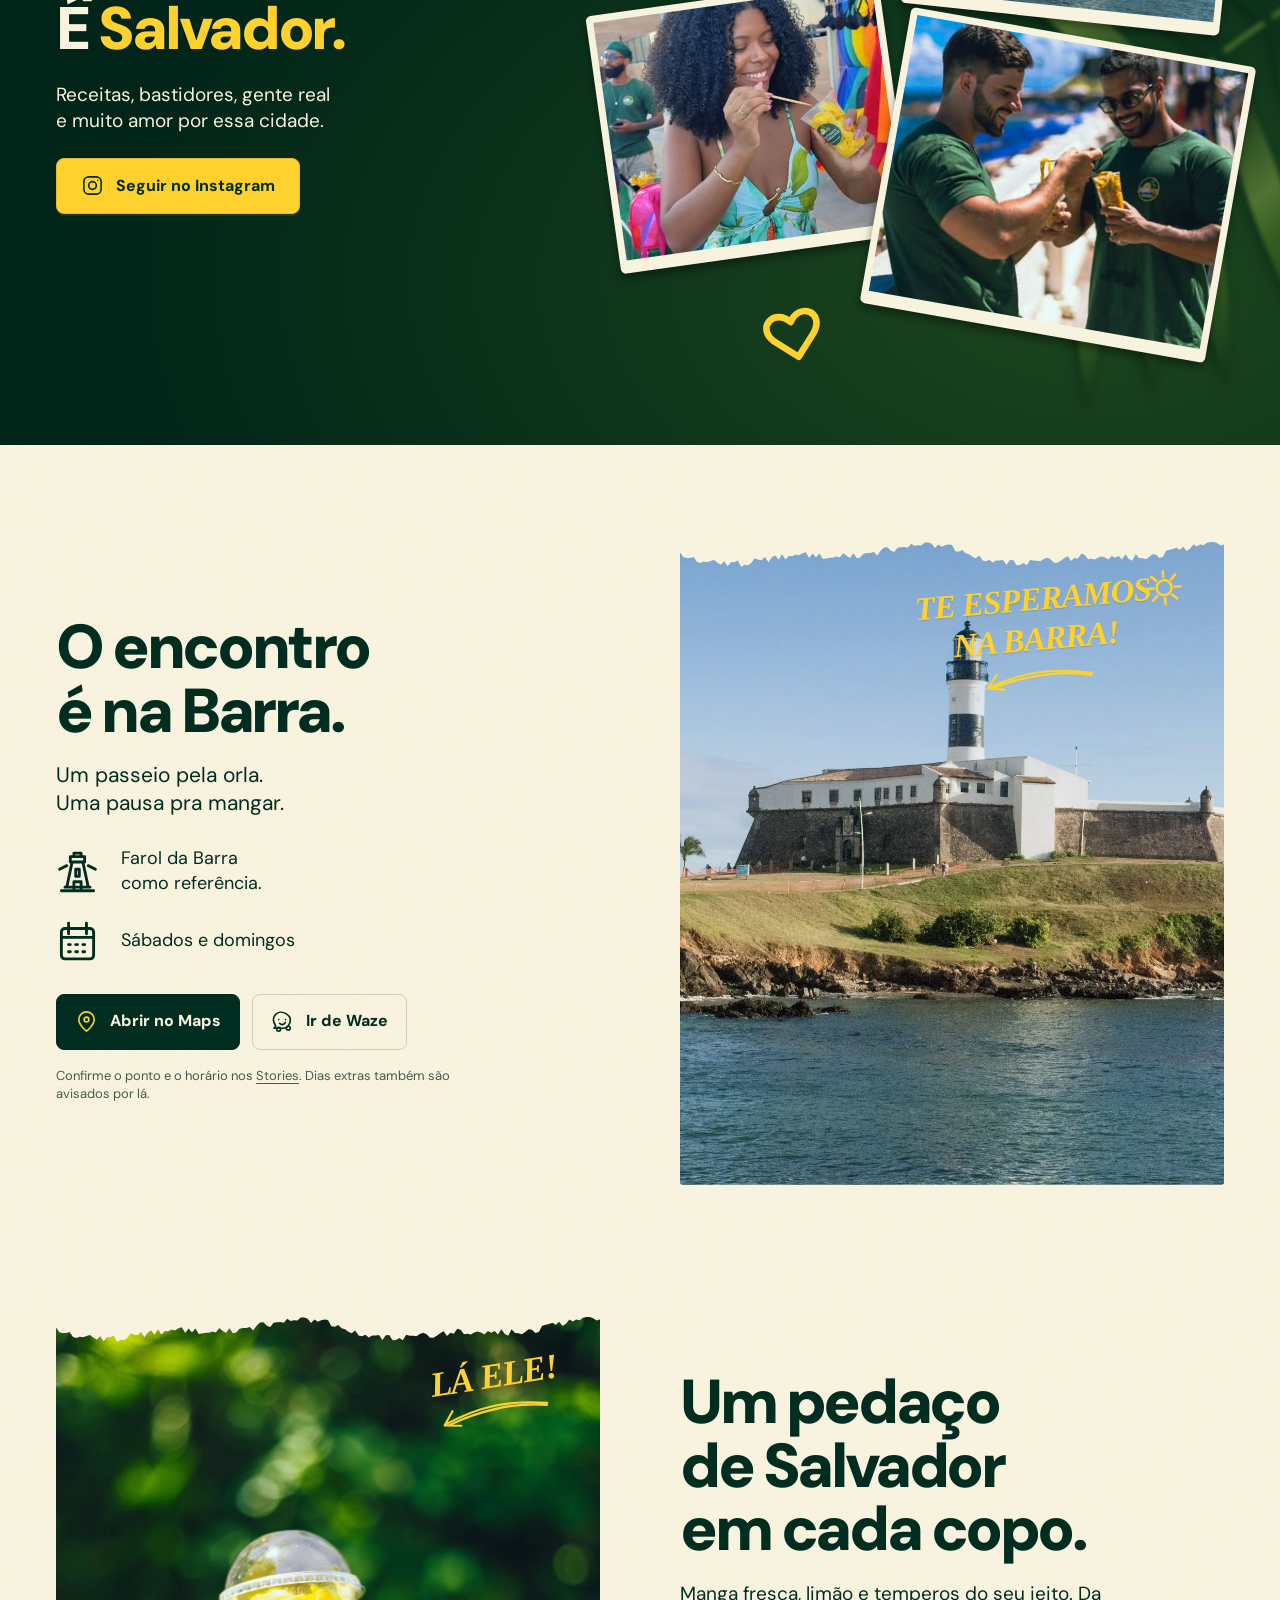
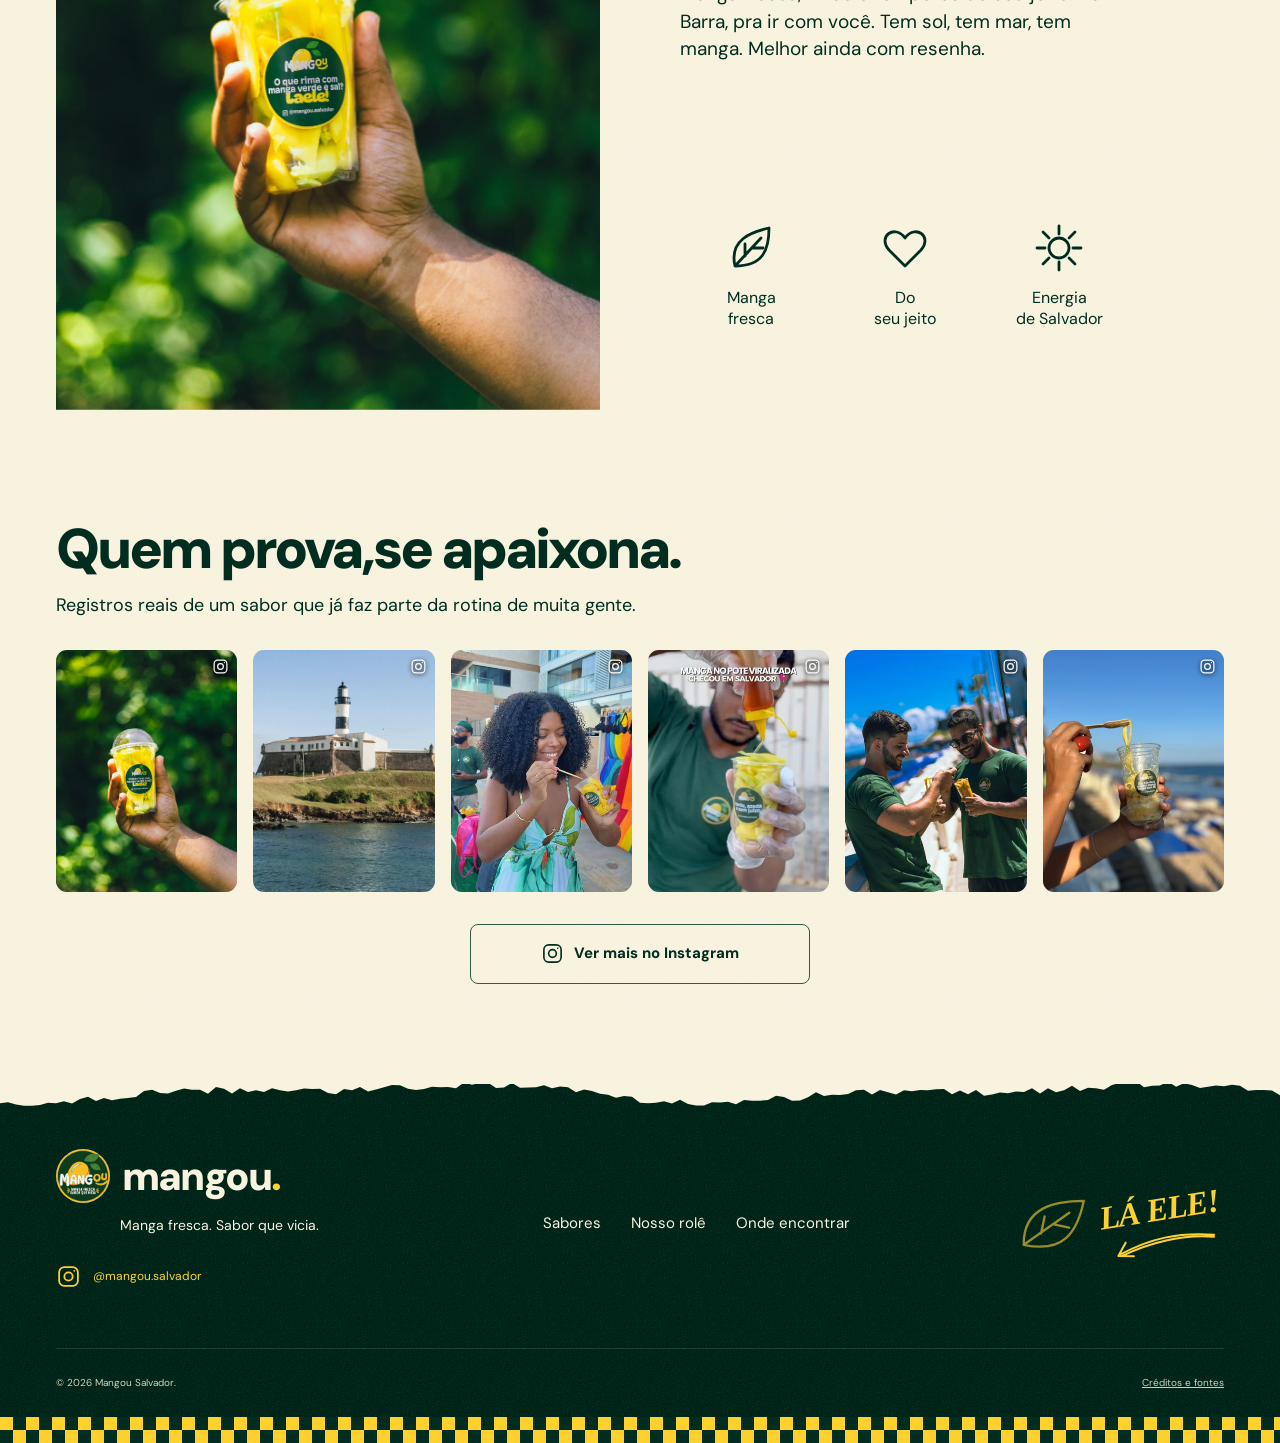
==== commit 0155e2de: "Combine header Instagram icon and contact button" ====
--- a/index.html
+++ b/index.html
@@ -15,7 +15,7 @@
   <link rel="icon" href="assets/favicon.png" type="image/png">
   <link rel="preload" href="assets/body-v2.woff2" as="font" type="font/woff2" crossorigin>
   <link rel="preload" href="assets/copo-parallax.png" as="image" fetchpriority="high">
-  <link rel="stylesheet" href="styles.css?v=33">
+  <link rel="stylesheet" href="styles.css?v=34">
   <script src="script.js?v=30" defer></script>
   <script src="hero-parallax.js?v=31" defer></script>
 </head>
@@ -24,7 +24,7 @@
 <a class="skip-link" href="#principal">Pular para o conteúdo</a>
 <header class="site-header">
 <div class="container header-inner"><a class="brand" href="#inicio" aria-label="Mangou, início"><img src="assets/logo.webp" alt="" width="48" height="48" fetchpriority="high" decoding="async"><span>mangou<span class="brand-dot">.</span></span></a><button class="menu-toggle" type="button" aria-expanded="false" aria-controls="menu" aria-label="Abrir menu" hidden><span></span><span></span><span></span></button>
-<nav class="site-nav" id="menu" aria-label="Navegação principal"><a href="#sabores">Sabores</a><a href="#onde">Onde encontrar</a><a href="#galeria">Galeria</a><a class="nav-instagram" href="https://www.instagram.com/mangou.salvador/" target="_blank" rel="noopener noreferrer" aria-label="Instagram da Mangou"><svg class="icon " aria-hidden="true"><use href="#icon-instagram"/></svg></a><a class="button button-yellow button-small" href="https://www.instagram.com/mangou.salvador/" target="_blank" rel="noopener noreferrer">Falar no Instagram</a></nav>
+<nav class="site-nav" id="menu" aria-label="Navegação principal"><a href="#sabores">Sabores</a><a href="#onde">Onde encontrar</a><a href="#galeria">Galeria</a><a class="button button-yellow button-small" href="https://www.instagram.com/mangou.salvador/" target="_blank" rel="noopener noreferrer"><svg class="icon " aria-hidden="true"><use href="#icon-instagram"/></svg>Falar no Instagram</a></nav>
 </div>
 </header>
 <main id="principal">
--- a/styles.css
+++ b/styles.css
@@ -45,7 +45,6 @@
 .site-nav>a{display:flex;align-items:center;min-height:44px;font-size:15px;font-weight:750}
 .js .site-nav{display:none;position:absolute;top:100%;left:0;right:0;padding:20px var(--gutter);background:var(--paper);box-shadow:0 14px 18px #00241825}
 .js .site-nav.is-open{display:flex}
-.site-nav .nav-instagram{display:none}
 html:not(.js) .header-inner{flex-wrap:wrap}
 html:not(.js) .site-nav{width:100%}
 /* Independent original cup, fruit sprites, and code-native foliage. */
@@ -223,8 +222,7 @@
 .menu-toggle{display:none}
 .js .site-nav,.site-nav{position:static;display:flex;flex-direction:row;align-items:center;gap:25px;padding:0;background:transparent;box-shadow:none}
 .site-nav>a{font-size:12px;white-space:nowrap}
-.site-nav .nav-instagram{display:flex;margin-left:24px}
-.site-nav .nav-instagram .icon{width:21px;height:21px}
+.site-nav .button-small .icon{width:21px;height:21px}
 .site-nav .button-small{min-height:44px;padding:10px 18px;font-size:12px;gap:14px}
 .hero-layout{height:595px;padding-top:62px}
 .hero-copy{max-width:510px}
@@ -328,7 +326,6 @@
 @media(min-width:900px) and (max-width:1199px){:root{--gutter:40px}
 .site-nav,.js .site-nav{gap:17px}
 .site-nav>a{font-size:11px}
-.site-nav .nav-instagram{margin-left:0}
 .site-nav .button-small{padding-inline:12px;font-size:11px}
 .brand>span{font-size:29px}
 .hero-layout{height:480px;padding-top:38px}
@@ -412,7 +409,7 @@
 
 @media(min-width:1200px){.header-inner{width:min(1260px,calc(100% - var(--gutter)*2))}
 .site-nav,.js .site-nav{flex:1;margin-left:clamp(160px,16.67vw,240px)}
-.site-nav .nav-instagram{margin-left:auto}
+.site-nav .button-small{margin-left:auto}
 }
 
 @media(max-width:599px){.flavor:nth-child(n+3) .flavor-photo{aspect-ratio:.93}
